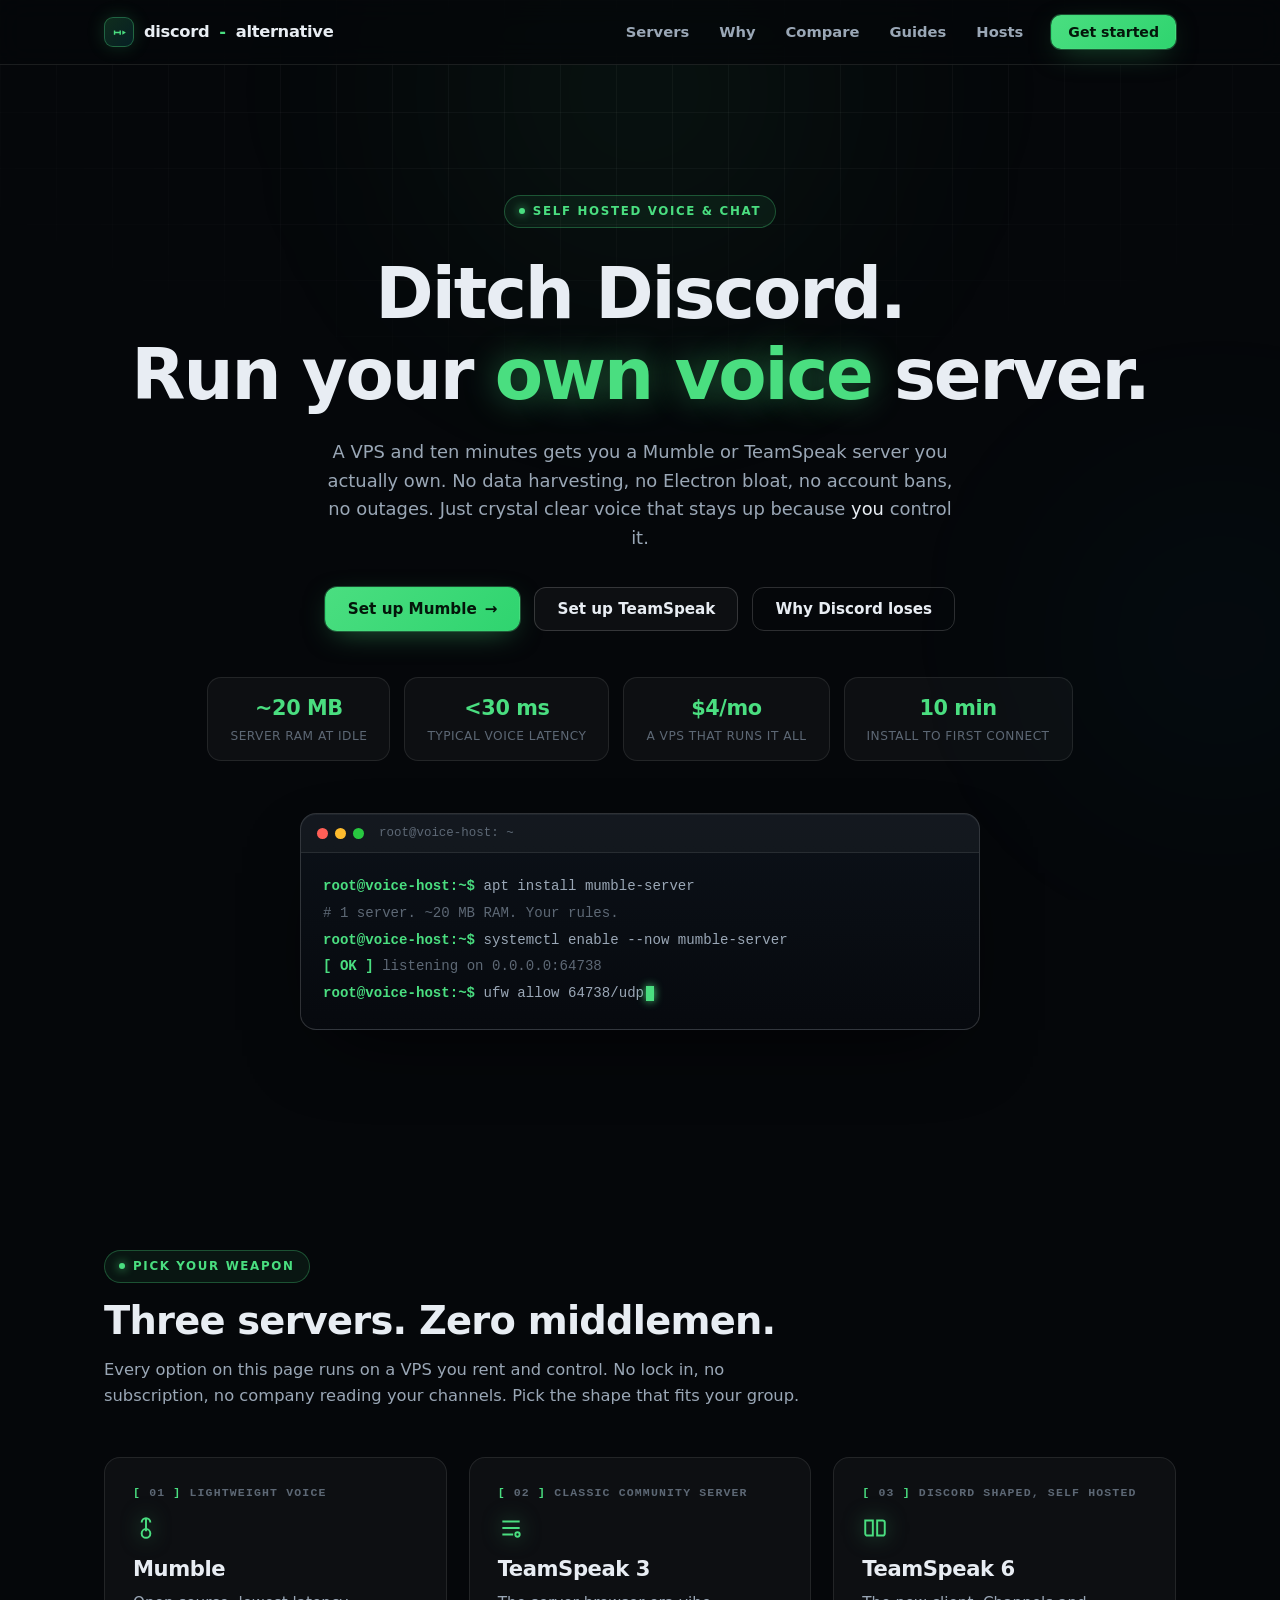
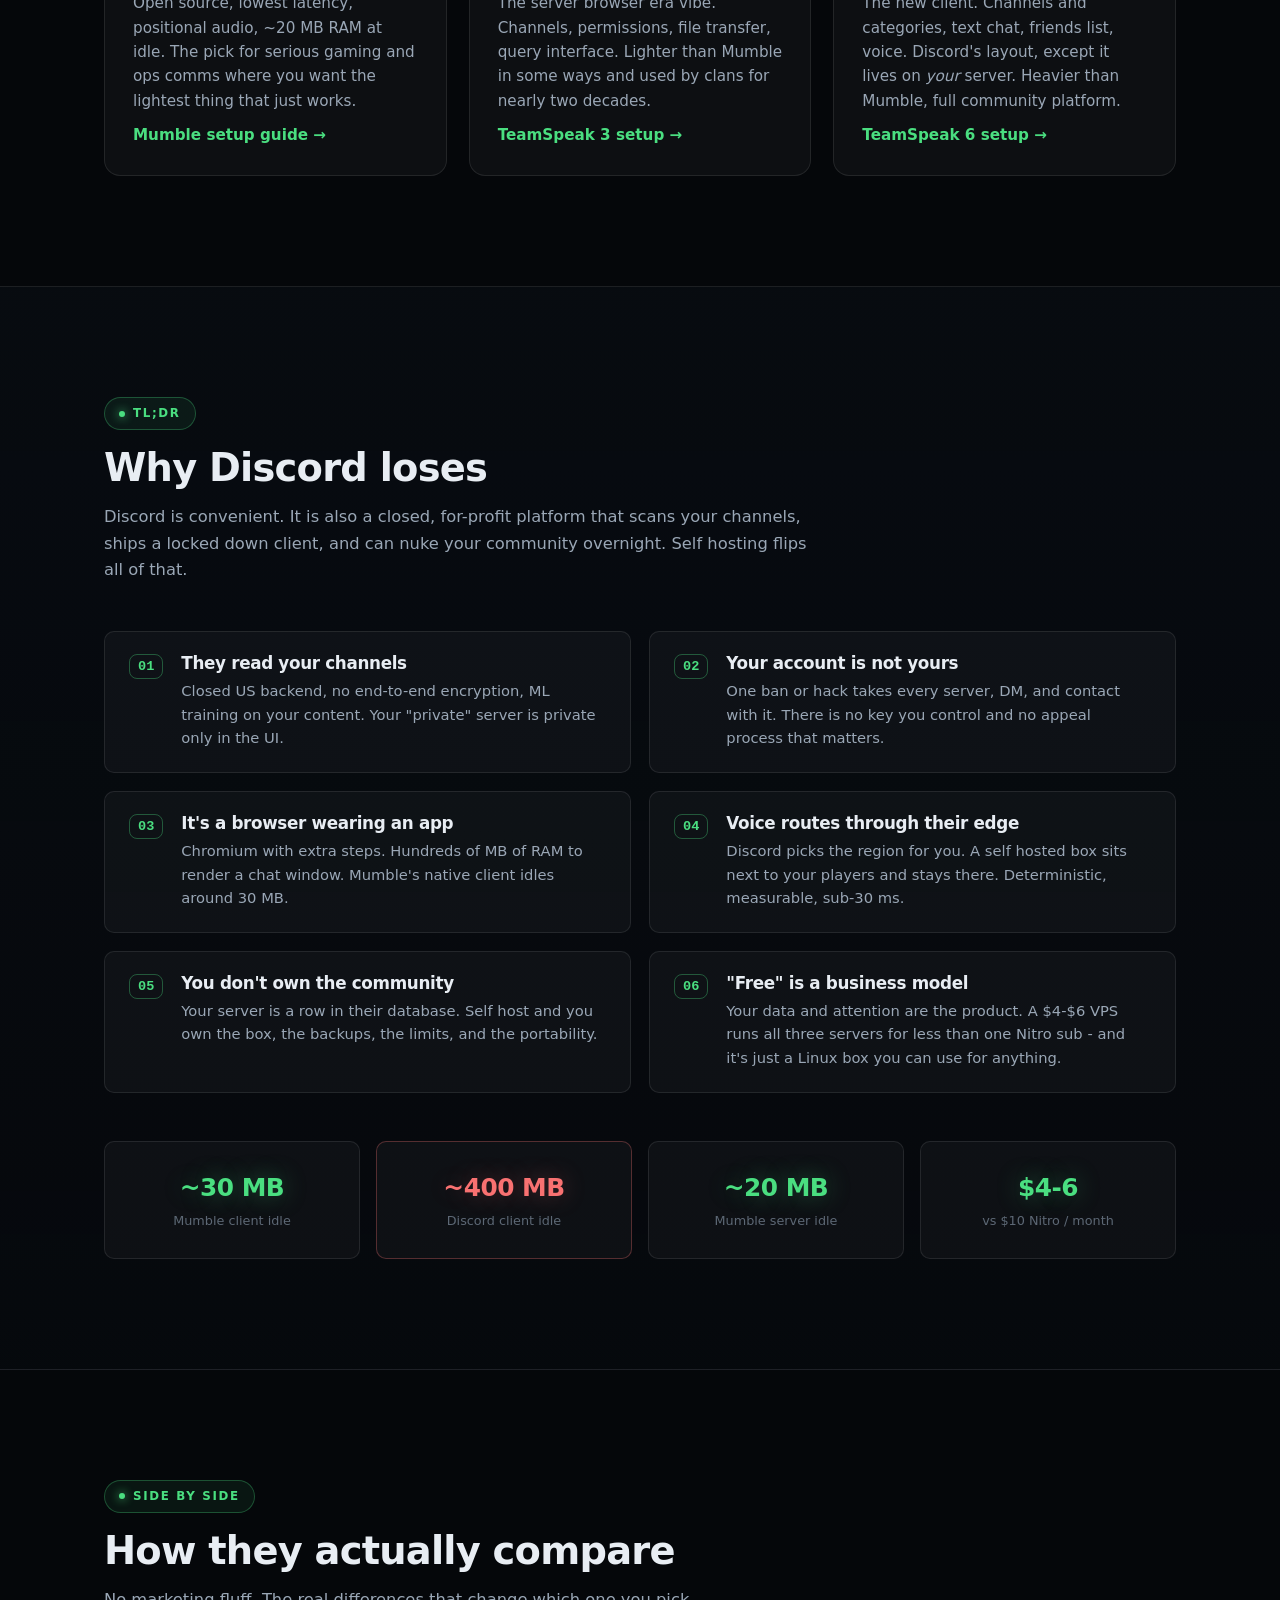
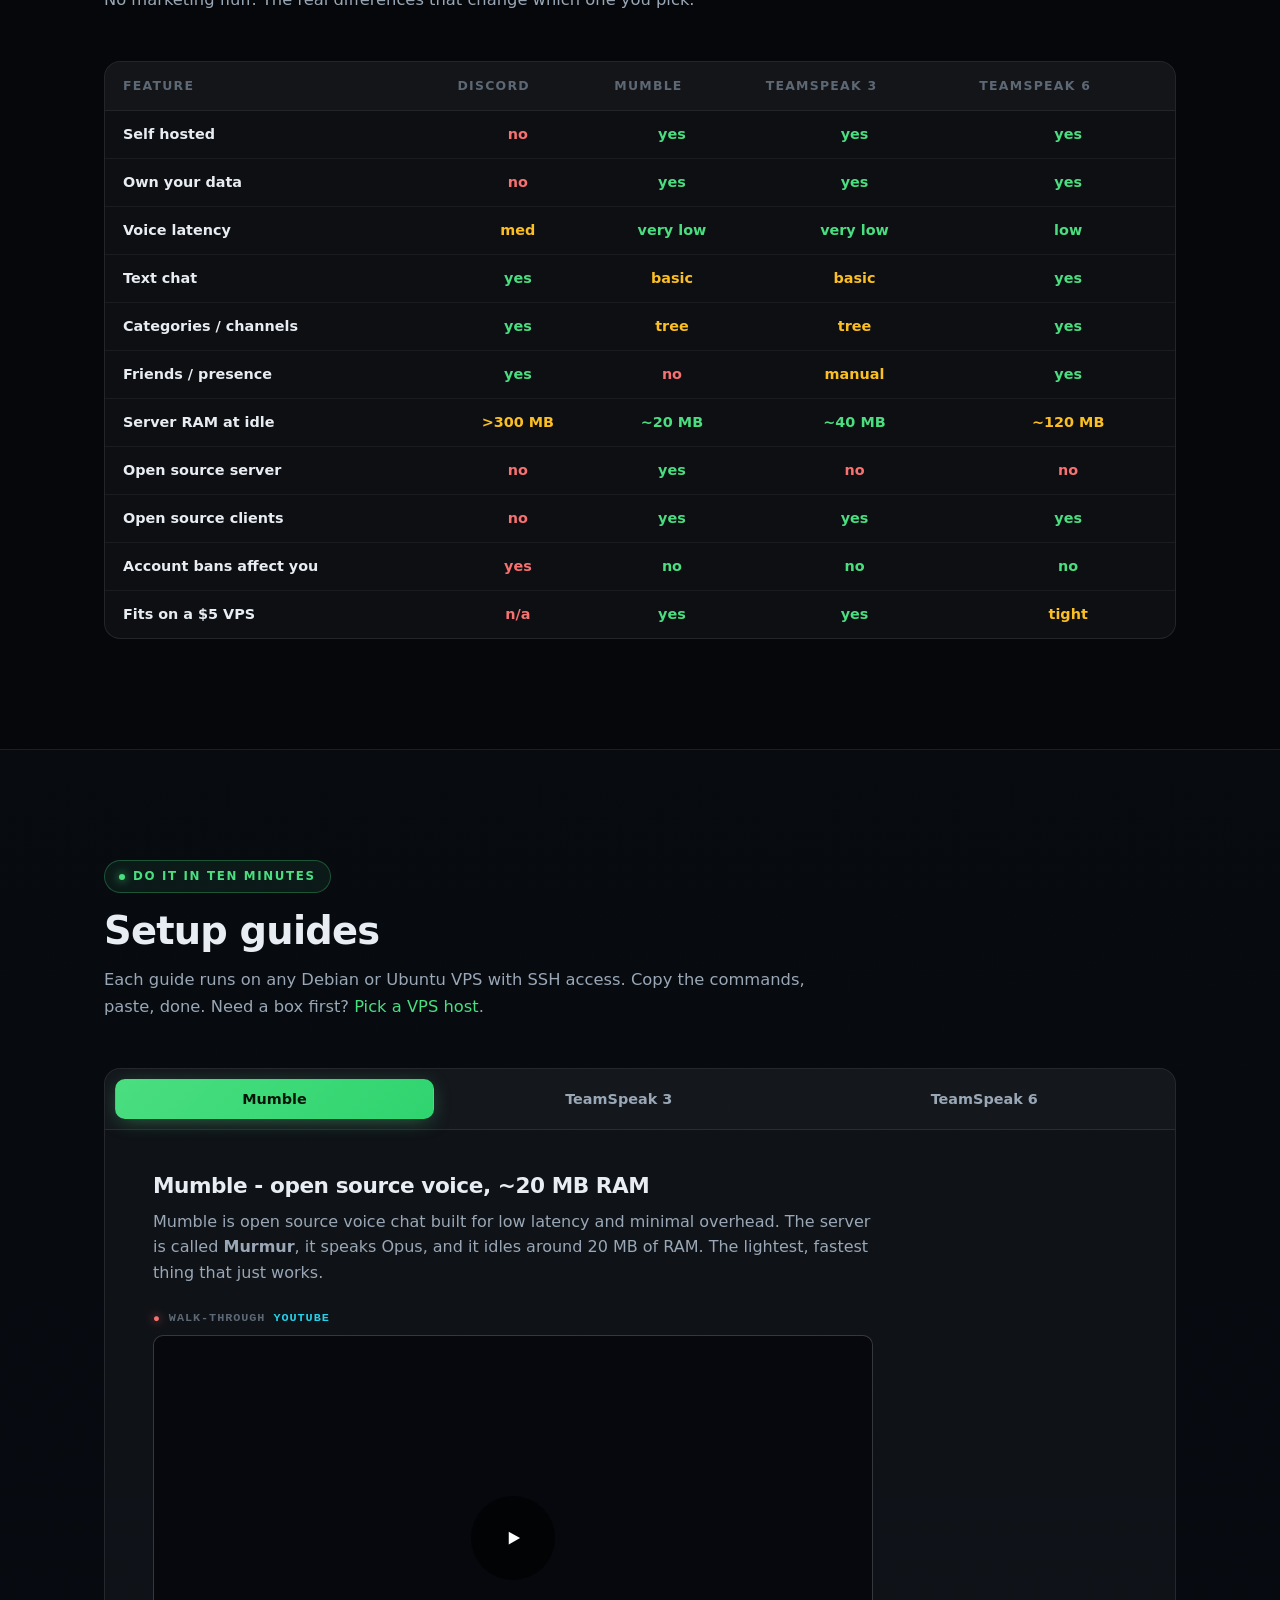
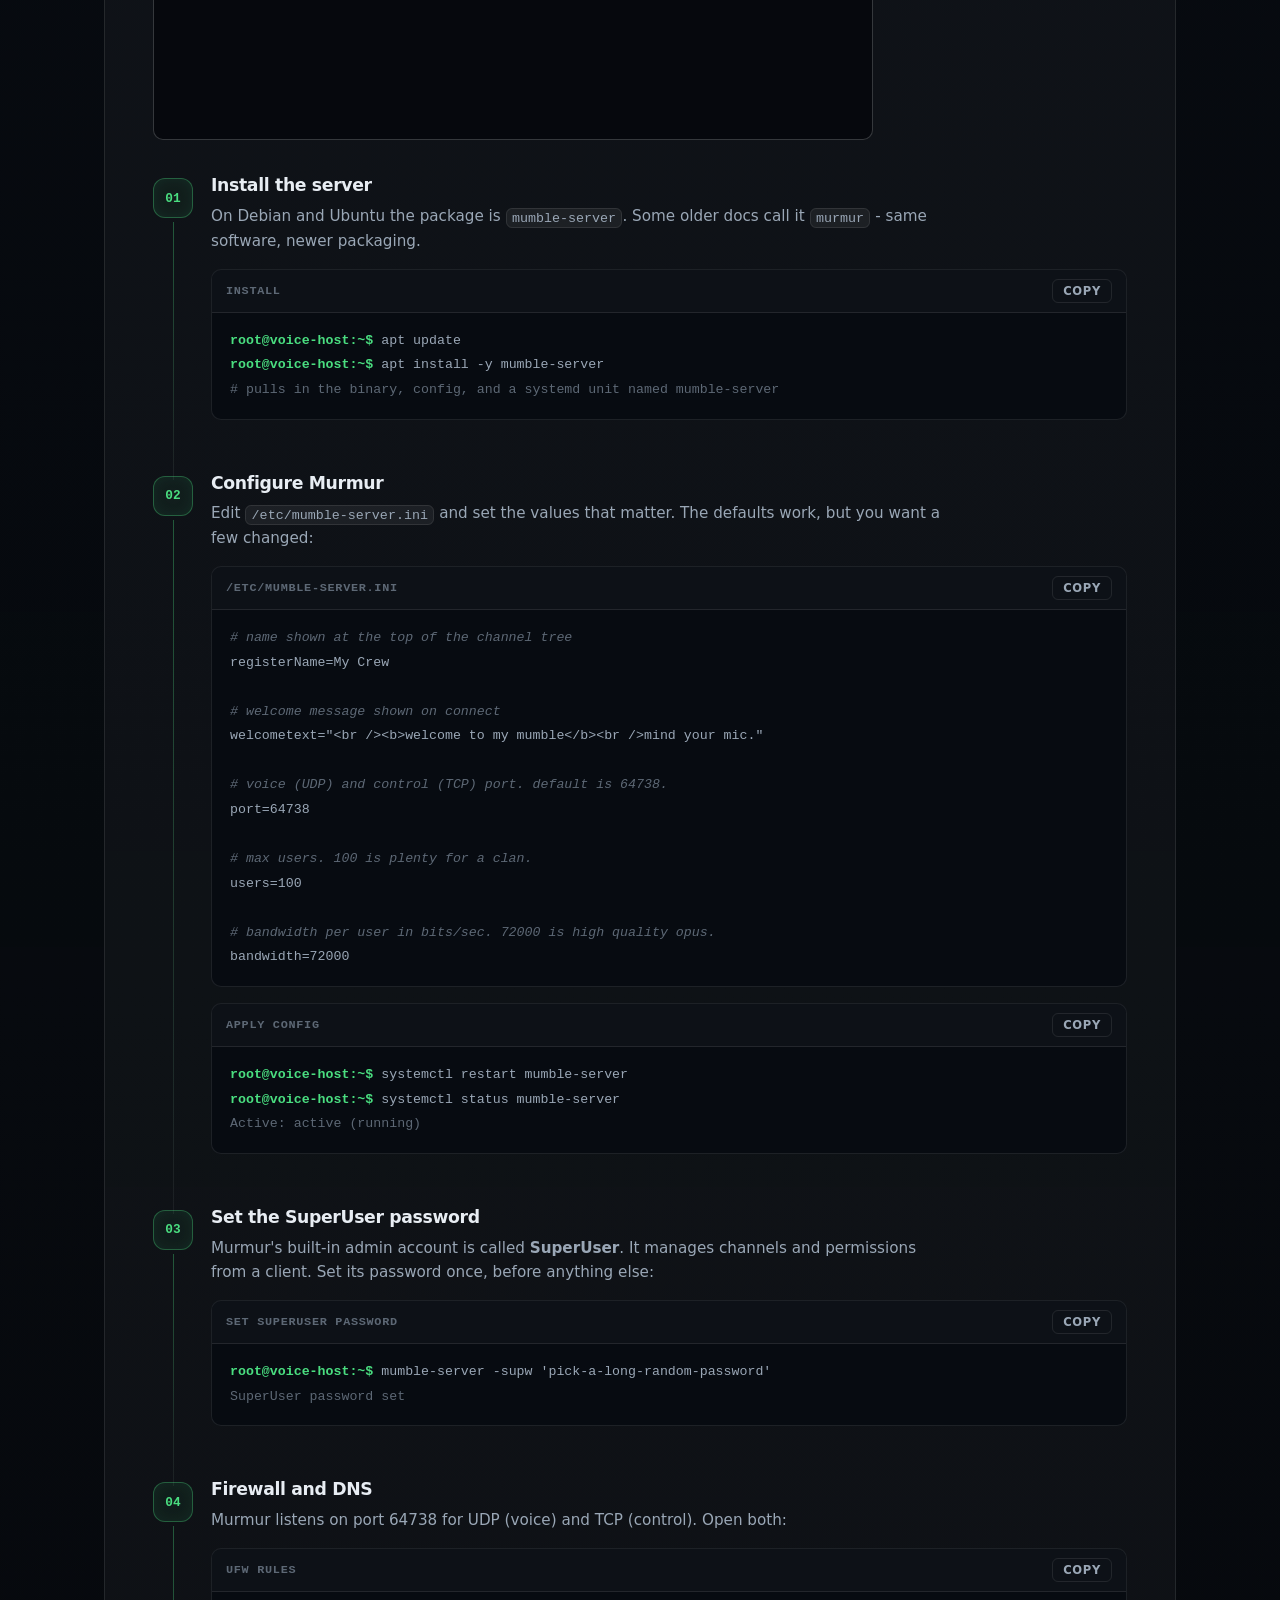
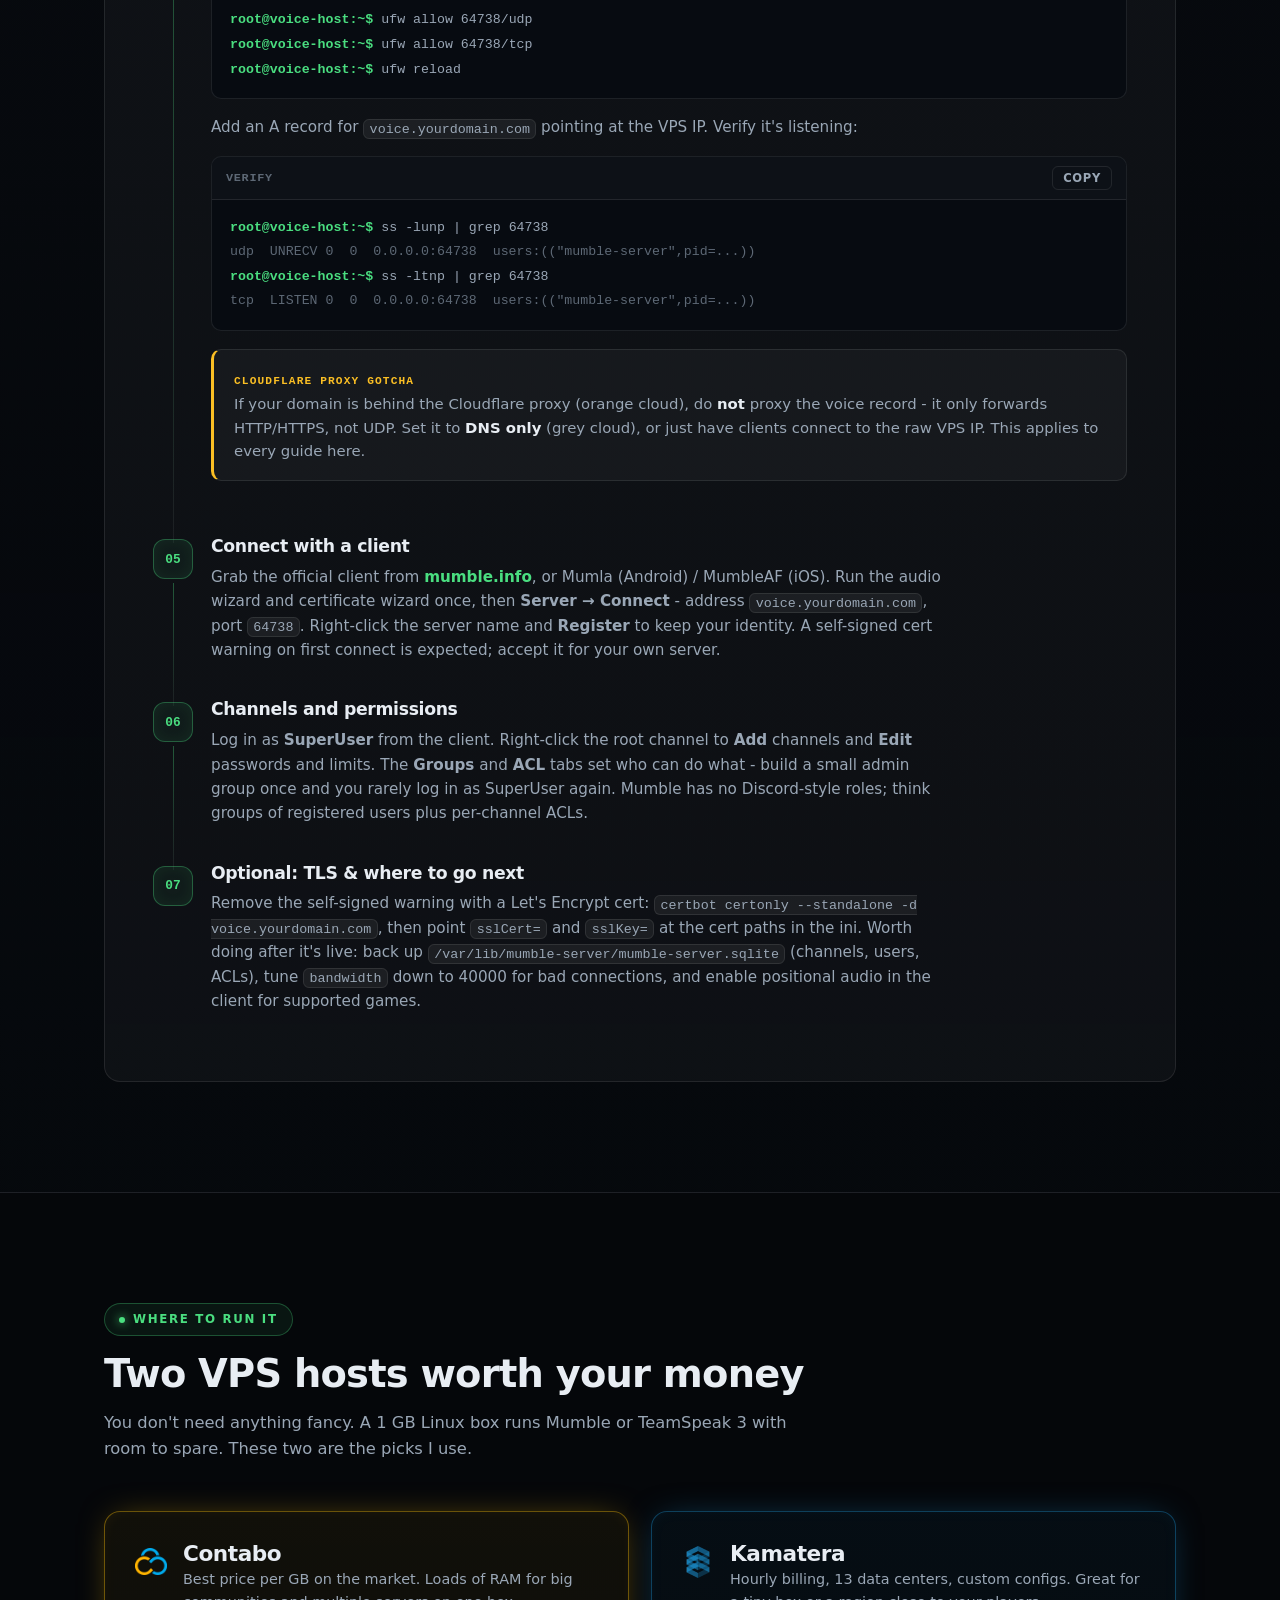
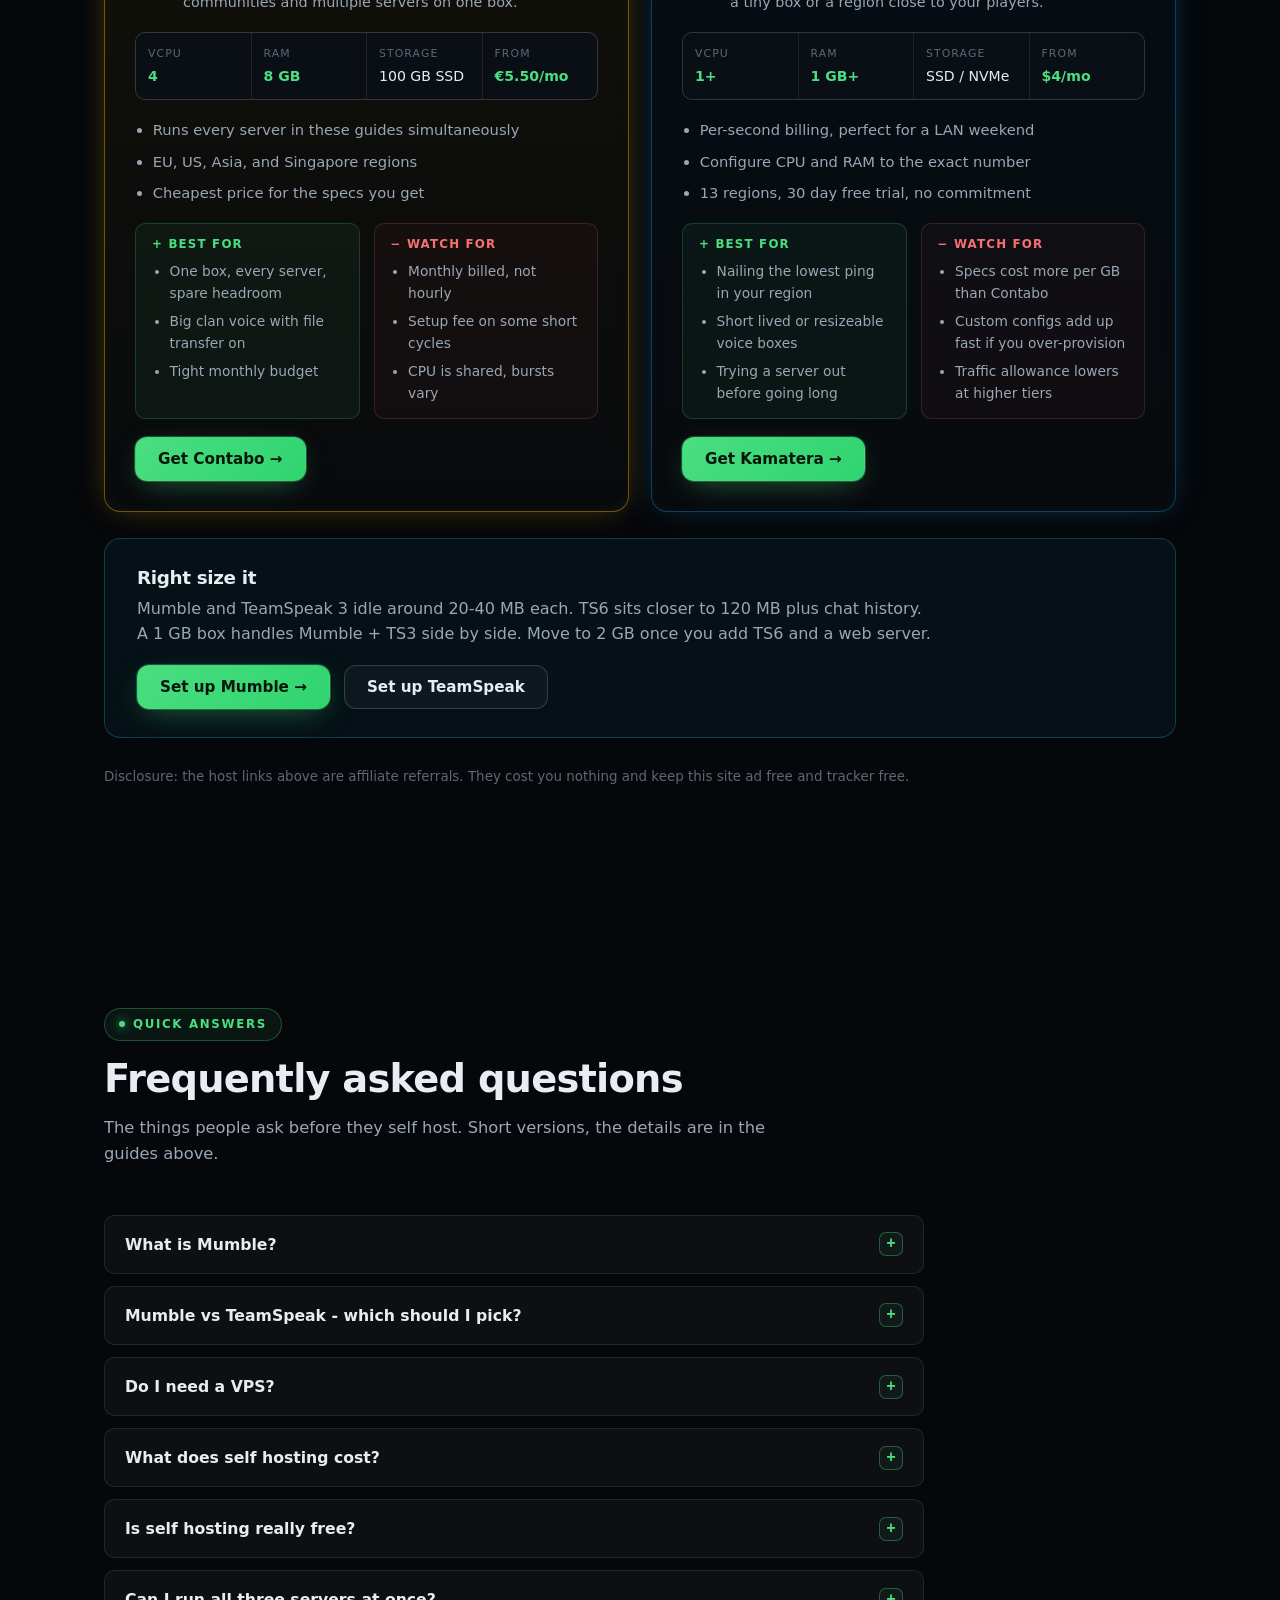
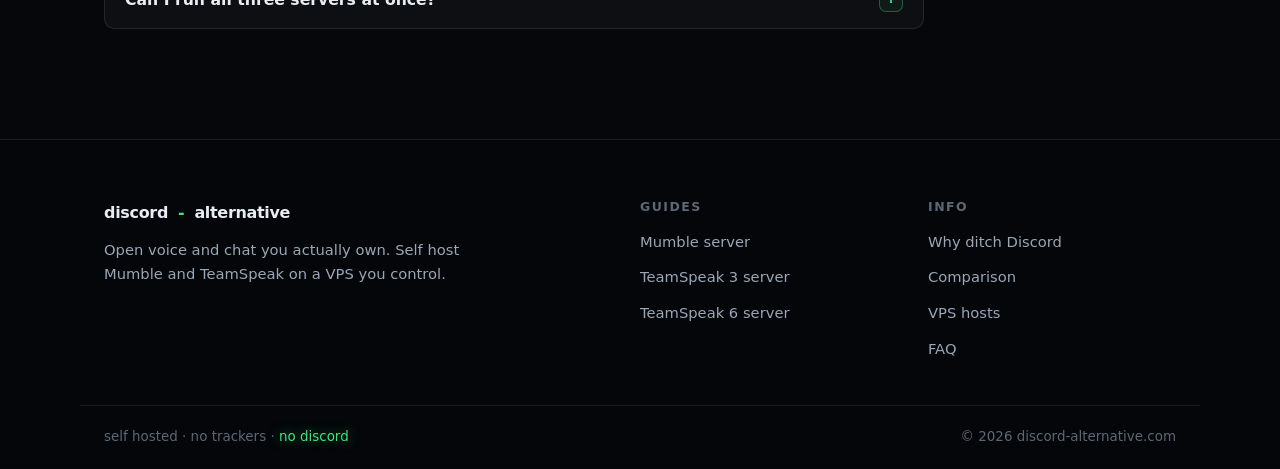
==== index.html @ 60ec1b7b "v2: modern single-page redesign - own voice, no Discord" ====
<!DOCTYPE html>
<html lang="en">
<head>
<meta charset="utf-8">
<meta name="viewport" content="width=device-width, initial-scale=1">
<title>Ditch Discord - Self Host Mumble &amp; TeamSpeak on a VPS</title>
<meta name="description" content="Self host Mumble and TeamSpeak on a VPS you own. ~20 MB RAM per server, sub-30 ms latency, from $4/mo. Ten-minute setup guides, host picks, and why Discord loses.">
<meta name="theme-color" content="#05070a">
<link rel="canonical" href="https://discord-alternative.com/">
<link rel="icon" href="data:image/svg+xml,%3Csvg xmlns='http://www.w3.org/2000/svg' viewBox='0 0 32 32'%3E%3Crect width='32' height='32' rx='7' fill='%2305070a'/%3E%3Cpath d='M9 11h2v10H9zm4 0 8 5-8 5z' fill='%234ade80'/%3E%3C/svg%3E">
<meta property="og:type" content="website">
<meta property="og:site_name" content="discord-alternative.com">
<meta property="og:locale" content="en_US">
<meta property="og:title" content="Ditch Discord. Run your own voice server.">
<meta property="og:description" content="Mumble and TeamSpeak on a VPS you own. No data harvesting, no Electron bloat, no bans, no outages. Ten minute setup.">
<meta property="og:url" content="https://discord-alternative.com/">
<meta property="og:image" content="https://discord-alternative.com/assets/img/og-card.png?v=3">
<meta property="og:image:type" content="image/png">
<meta property="og:image:width" content="1200">
<meta property="og:image:height" content="630">
<meta property="og:image:alt" content="Ditch Discord. Own your voice. Self host Mumble and TeamSpeak on a VPS.">
<meta name="twitter:card" content="summary_large_image">
<meta name="twitter:title" content="Ditch Discord. Run your own voice server.">
<meta name="twitter:description" content="Mumble and TeamSpeak on a VPS you own. No data harvesting, no Electron bloat, no bans, no outages. Ten minute setup.">
<meta name="twitter:image" content="https://discord-alternative.com/assets/img/og-card.png?v=3">
<meta name="twitter:image:alt" content="Ditch Discord. Own your voice. Self host Mumble and TeamSpeak on a VPS.">
<link rel="preconnect" href="https://i.ytimg.com" crossorigin>
<link rel="preload" href="/assets/fonts/inter-var.woff2" as="font" type="font/woff2" crossorigin>
<link rel="preload" href="/assets/fonts/jetbrains-mono-var.woff2" as="font" type="font/woff2" crossorigin>
<link rel="stylesheet" href="/assets/css/styles-v10.css">
<script type="application/ld+json">
{"@context":"https://schema.org","@type":"WebSite","name":"discord-alternative.com","url":"https://discord-alternative.com/","description":"Self host Mumble and TeamSpeak voice servers on a VPS you control. Setup guides, host comparisons, and why self hosting beats Discord."}
</script>
<script type="application/ld+json">
{"@context":"https://schema.org","@type":"FAQPage","mainEntity":[{"@type":"Question","name":"What is Mumble?","acceptedAnswer":{"@type":"Answer","text":"Mumble is open source voice chat built for low latency and minimal overhead. The server software is called Murmur, it uses the Opus codec, supports positional audio in games, and idles around 20 MB of RAM."}},{"@type":"Question","name":"Mumble vs TeamSpeak - which should I pick?","acceptedAnswer":{"@type":"Answer","text":"Mumble if you want the lightest, lowest latency pure voice server. TeamSpeak 3 if you want the classic channel and permission server. TeamSpeak 6 if you want a Discord style layout with text channels, categories, and a friends list. Many groups run both: Mumble for ops, TS6 for the casual hangout."}},{"@type":"Question","name":"Do I need a VPS?","acceptedAnswer":{"@type":"Answer","text":"Yes. A Linux VPS you control is the point of self hosting - you rent the box, you own the server. Any 1 GB Debian or Ubuntu VPS runs Mumble or TeamSpeak 3 with room to spare."}},{"@type":"Question","name":"What does self hosting cost?","acceptedAnswer":{"@type":"Answer","text":"Just the VPS, typically $4-$6 per month - less than a single Discord Nitro subscription. The software is free: Mumble is open source, and TeamSpeak is free for personal and small clan use."}},{"@type":"Question","name":"Is self hosting really free?","acceptedAnswer":{"@type":"Answer","text":"The servers are free to run. You pay for the VPS hardware and for your time setting it up - roughly ten minutes per server. There are no per-user fees and nothing is behind a paywall like Nitro."}},{"@type":"Question","name":"Can I run all three servers at once?","acceptedAnswer":{"@type":"Answer","text":"Yes. Murmur, TeamSpeak 3, and TeamSpeak 6 all fit on a single 2 GB box: one IP, three ports, three communities if you want. Each has its own systemd service."}}]}
</script>
</head>
<body>
<a href="#main" class="skip">Skip to content</a>

<div class="bg" aria-hidden="true">
  <div class="bg-grid"></div>
  <div class="bg-glow g1"></div>
  <div class="bg-glow g2"></div>
</div>

<header class="site-header">
  <nav class="nav" aria-label="Primary">
    <a class="brand" href="#top" aria-label="discord-alternative.com home">
      <span class="logo" aria-hidden="true"><svg viewBox="0 0 24 24" fill="none" stroke="currentColor" stroke-width="2"><path d="M5 9v6m0-3h8M13 9v6"/><path d="M16 9l5 3-5 3" fill="currentColor" stroke="none"/></svg></span>
      discord<span class="dot">-</span>alternative
    </a>
    <button class="nav-toggle" aria-controls="nav-links" aria-expanded="false" aria-label="Toggle navigation">
      <span class="bar"></span><span class="bar"></span><span class="bar"></span>
    </button>
    <ul class="nav-links" id="nav-links">
      <li><a href="#servers">Servers</a></li>
      <li><a href="#why">Why</a></li>
      <li><a href="#compare">Compare</a></li>
      <li><a href="#guides">Guides</a></li>
      <li><a href="#hosts">Hosts</a></li>
      <li class="nav-cta"><a class="btn btn-primary btn-sm" href="#guides">Get started</a></li>
    </ul>
  </nav>
</header>

<main id="main">

<!-- ============================= HERO ============================= -->
<section class="hero" id="top">
  <div class="center hero-inner">
    <span class="pill reveal"><span class="dot"></span> self hosted voice &amp; chat</span>
    <h1 class="reveal">Ditch Discord.<br>Run your <span class="glow">own voice</span> server.</h1>
    <p class="lead reveal">A VPS and ten minutes gets you a Mumble or TeamSpeak server you actually own. No data harvesting, no Electron bloat, no account bans, no outages. Just crystal clear voice that stays up because <em>you</em> control it.</p>
    <div class="btn-row reveal">
      <a class="btn btn-primary" href="#guides" data-tab-link="mumble">Set up Mumble <span class="chev" aria-hidden="true">&rarr;</span></a>
      <a class="btn" href="#guides" data-tab-link="ts3">Set up TeamSpeak</a>
      <a class="btn btn-ghost" href="#why">Why Discord loses</a>
    </div>

    <ul class="stats reveal" aria-label="Key numbers">
      <li><b>~20 MB</b><span>server RAM at idle</span></li>
      <li><b>&lt;30 ms</b><span>typical voice latency</span></li>
      <li><b>$4/mo</b><span>a VPS that runs it all</span></li>
      <li><b>10 min</b><span>install to first connect</span></li>
    </ul>

    <div class="terminal reveal" aria-hidden="true">
      <div class="bar"><i class="r"></i><i class="y"></i><i class="g"></i><span class="title">root@voice-host: ~</span></div>
      <div class="body">
        <span class="l l1"><span class="ps1">root@voice-host:~$</span> apt install mumble-server</span>
        <span class="l l2 out"># 1 server. ~20 MB RAM. Your rules.</span>
        <span class="l l3"><span class="ps1">root@voice-host:~$</span> systemctl enable --now mumble-server</span>
        <span class="l l4"><span class="accent">[ OK ]</span> <span class="out">listening on 0.0.0.0:64738</span></span>
        <span class="l l5"><span class="ps1">root@voice-host:~$</span> ufw allow 64738/udp<span class="cursor"></span></span>
      </div>
    </div>
  </div>
</section>

<!-- ============================= SERVERS ============================= -->
<section class="section" id="servers">
  <div class="center">
    <div class="sec-head reveal">
      <span class="pill"><span class="dot"></span> pick your weapon</span>
      <h2>Three servers. Zero middlemen.</h2>
      <p>Every option on this page runs on a VPS you rent and control. No lock in, no subscription, no company reading your channels. Pick the shape that fits your group.</p>
    </div>

    <div class="grid grid-3">
      <article class="card reveal">
        <div class="tag"><span class="bracket">[</span> 01 <span class="bracket">]</span> lightweight voice</div>
        <svg class="ico" viewBox="0 0 24 24" fill="none" stroke="currentColor" stroke-width="1.8" aria-hidden="true"><path d="M12 3v12"/><circle cx="12" cy="17" r="4"/><path d="M8 7a4 4 0 0 1 8 0"/></svg>
        <h3>Mumble</h3>
        <p>Open source, lowest latency, positional audio, ~20 MB RAM at idle. The pick for serious gaming and ops comms where you want the lightest thing that just works.</p>
        <p><a class="card-link" href="#mumble">Mumble setup guide &rarr;</a></p>
      </article>

      <article class="card reveal">
        <div class="tag"><span class="bracket">[</span> 02 <span class="bracket">]</span> classic community server</div>
        <svg class="ico" viewBox="0 0 24 24" fill="none" stroke="currentColor" stroke-width="1.8" aria-hidden="true"><path d="M4 6h16M4 12h16M4 18h10"/><circle cx="18" cy="18" r="2"/></svg>
        <h3>TeamSpeak 3</h3>
        <p>The server browser era vibe. Channels, permissions, file transfer, query interface. Lighter than Mumble in some ways and used by clans for nearly two decades.</p>
        <p><a class="card-link" href="#ts3">TeamSpeak 3 setup &rarr;</a></p>
      </article>

      <article class="card reveal">
        <div class="tag"><span class="bracket">[</span> 03 <span class="bracket">]</span> discord shaped, self hosted</div>
        <svg class="ico" viewBox="0 0 24 24" fill="none" stroke="currentColor" stroke-width="1.8" aria-hidden="true"><path d="M3 5h7v14H5a2 2 0 0 1-2-2V5z"/><path d="M14 5h5a2 2 0 0 1 2 2v10a2 2 0 0 1-2 2h-5z"/></svg>
        <h3>TeamSpeak 6</h3>
        <p>The new client. Channels and categories, text chat, friends list, voice. Discord's layout, except it lives on <em>your</em> server. Heavier than Mumble, full community platform.</p>
        <p><a class="card-link" href="#ts6">TeamSpeak 6 setup &rarr;</a></p>
      </article>
    </div>
  </div>
</section>

<!-- ============================= WHY ============================= -->
<section class="section alt" id="why">
  <div class="center">
    <div class="sec-head reveal">
      <span class="pill"><span class="dot"></span> tl;dr</span>
      <h2>Why Discord loses</h2>
      <p>Discord is convenient. It is also a closed, for-profit platform that scans your channels, ships a locked down client, and can nuke your community overnight. Self hosting flips all of that.</p>
    </div>

    <div class="why-grid">
      <div class="why-item reveal">
        <span class="why-num">01</span>
        <div>
          <h3>They read your channels</h3>
          <p>Closed US backend, no end-to-end encryption, ML training on your content. Your "private" server is private only in the UI.</p>
        </div>
      </div>
      <div class="why-item reveal">
        <span class="why-num">02</span>
        <div>
          <h3>Your account is not yours</h3>
          <p>One ban or hack takes every server, DM, and contact with it. There is no key you control and no appeal process that matters.</p>
        </div>
      </div>
      <div class="why-item reveal">
        <span class="why-num">03</span>
        <div>
          <h3>It's a browser wearing an app</h3>
          <p>Chromium with extra steps. Hundreds of MB of RAM to render a chat window. Mumble's native client idles around 30 MB.</p>
        </div>
      </div>
      <div class="why-item reveal">
        <span class="why-num">04</span>
        <div>
          <h3>Voice routes through their edge</h3>
          <p>Discord picks the region for you. A self hosted box sits next to your players and stays there. Deterministic, measurable, sub-30 ms.</p>
        </div>
      </div>
      <div class="why-item reveal">
        <span class="why-num">05</span>
        <div>
          <h3>You don't own the community</h3>
          <p>Your server is a row in their database. Self host and you own the box, the backups, the limits, and the portability.</p>
        </div>
      </div>
      <div class="why-item reveal">
        <span class="why-num">06</span>
        <div>
          <h3>"Free" is a business model</h3>
          <p>Your data and attention are the product. A $4-$6 VPS runs all three servers for less than one Nitro sub - and it's just a Linux box you can use for anything.</p>
        </div>
      </div>
    </div>

    <div class="stat-row reveal">
      <div class="stat"><div class="v">~30 MB</div><div class="k">Mumble client idle</div></div>
      <div class="stat bad"><div class="v">~400 MB</div><div class="k">Discord client idle</div></div>
      <div class="stat"><div class="v">~20 MB</div><div class="k">Mumble server idle</div></div>
      <div class="stat"><div class="v">$4-6</div><div class="k">vs $10 Nitro / month</div></div>
    </div>
  </div>
</section>

<!-- ============================= COMPARE ============================= -->
<section class="section" id="compare">
  <div class="center">
    <div class="sec-head reveal">
      <span class="pill"><span class="dot"></span> side by side</span>
      <h2>How they actually compare</h2>
      <p>No marketing fluff. The real differences that change which one you pick.</p>
    </div>

    <div class="cmp-wrap reveal">
      <table class="cmp">
        <thead>
          <tr>
            <th>Feature</th>
            <th>Discord</th>
            <th>Mumble</th>
            <th>TeamSpeak 3</th>
            <th>TeamSpeak 6</th>
          </tr>
        </thead>
        <tbody>
          <tr><td class="col-feat">Self hosted</td><td class="center no">no</td><td class="center yes">yes</td><td class="center yes">yes</td><td class="center yes">yes</td></tr>
          <tr><td class="col-feat">Own your data</td><td class="center no">no</td><td class="center yes">yes</td><td class="center yes">yes</td><td class="center yes">yes</td></tr>
          <tr><td class="col-feat">Voice latency</td><td class="center me">med</td><td class="center yes">very low</td><td class="center yes">very low</td><td class="center yes">low</td></tr>
          <tr><td class="col-feat">Text chat</td><td class="center yes">yes</td><td class="center me">basic</td><td class="center me">basic</td><td class="center yes">yes</td></tr>
          <tr><td class="col-feat">Categories / channels</td><td class="center yes">yes</td><td class="center me">tree</td><td class="center me">tree</td><td class="center yes">yes</td></tr>
          <tr><td class="col-feat">Friends / presence</td><td class="center yes">yes</td><td class="center no">no</td><td class="center me">manual</td><td class="center yes">yes</td></tr>
          <tr><td class="col-feat">Server RAM at idle</td><td class="center me">&gt;300 MB</td><td class="center yes">~20 MB</td><td class="center yes">~40 MB</td><td class="center me">~120 MB</td></tr>
          <tr><td class="col-feat">Open source server</td><td class="center no">no</td><td class="center yes">yes</td><td class="center no">no</td><td class="center no">no</td></tr>
          <tr><td class="col-feat">Open source clients</td><td class="center no">no</td><td class="center yes">yes</td><td class="center yes">yes</td><td class="center yes">yes</td></tr>
          <tr><td class="col-feat">Account bans affect you</td><td class="center no">yes</td><td class="center yes">no</td><td class="center yes">no</td><td class="center yes">no</td></tr>
          <tr><td class="col-feat">Fits on a $5 VPS</td><td class="center no">n/a</td><td class="center yes">yes</td><td class="center yes">yes</td><td class="center me">tight</td></tr>
        </tbody>
      </table>
    </div>
  </div>
</section>

<!-- ============================= GUIDES ============================= -->
<section class="section alt" id="guides">
  <div class="center">
    <div class="sec-head reveal">
      <span class="pill"><span class="dot"></span> do it in ten minutes</span>
      <h2>Setup guides</h2>
      <p>Each guide runs on any Debian or Ubuntu VPS with SSH access. Copy the commands, paste, done. Need a box first? <a href="#hosts">Pick a VPS host</a>.</p>
    </div>

    <div class="tabs reveal">
      <div class="tab-bar" role="tablist" aria-label="Setup guides">
        <button class="tab-btn active" id="tab-mumble" role="tab" aria-selected="true" aria-controls="panel-mumble" data-tab="mumble">Mumble</button>
        <button class="tab-btn" id="tab-ts3" role="tab" aria-selected="false" aria-controls="panel-ts3" data-tab="ts3">TeamSpeak 3</button>
        <button class="tab-btn" id="tab-ts6" role="tab" aria-selected="false" aria-controls="panel-ts6" data-tab="ts6">TeamSpeak 6</button>
      </div>

      <!-- ============ MUMBLE ============ -->
      <div class="tab-panel" id="panel-mumble" role="tabpanel" aria-labelledby="tab-mumble">
        <div class="panel-intro" id="mumble">
          <h3>Mumble - open source voice, ~20 MB RAM</h3>
          <p>Mumble is open source voice chat built for low latency and minimal overhead. The server is called <strong>Murmur</strong>, it speaks Opus, and it idles around 20 MB of RAM. The lightest, fastest thing that just works.</p>
        </div>

        <div class="video-wrap">
          <div class="video-meta"><span class="live">&#9679;</span> walk-through <span class="yt">youtube</span></div>
          <div class="video" data-yt="crHmLRJJG_A" data-title="How to self host a Mumble voice server on a VPS"></div>
        </div>

        <ol class="steps">
          <li>
            <h4>Install the server</h4>
            <p>On Debian and Ubuntu the package is <code>mumble-server</code>. Some older docs call it <code>murmur</code> - same software, newer packaging.</p>
            <div class="snippet">
              <div class="label"><span class="file">install</span><button class="cpy" type="button">copy</button></div>
<pre><span class="ps1">root@voice-host:~$</span> apt update
<span class="ps1">root@voice-host:~$</span> apt install -y mumble-server
<span class="out"># pulls in the binary, config, and a systemd unit named mumble-server</span></pre>
            </div>
          </li>

          <li id="mumble-config">
            <h4>Configure Murmur</h4>
            <p>Edit <code>/etc/mumble-server.ini</code> and set the values that matter. The defaults work, but you want a few changed:</p>
            <div class="snippet">
              <div class="label"><span class="file">/etc/mumble-server.ini</span><button class="cpy" type="button">copy</button></div>
<pre><span class="cmt"># name shown at the top of the channel tree</span>
registerName=My Crew

<span class="cmt"># welcome message shown on connect</span>
welcometext="&lt;br /&gt;&lt;b&gt;welcome to my mumble&lt;/b&gt;&lt;br /&gt;mind your mic."

<span class="cmt"># voice (UDP) and control (TCP) port. default is 64738.</span>
port=64738

<span class="cmt"># max users. 100 is plenty for a clan.</span>
users=100

<span class="cmt"># bandwidth per user in bits/sec. 72000 is high quality opus.</span>
bandwidth=72000</pre>
            </div>
            <div class="snippet">
              <div class="label"><span class="file">apply config</span><button class="cpy" type="button">copy</button></div>
<pre><span class="ps1">root@voice-host:~$</span> systemctl restart mumble-server
<span class="ps1">root@voice-host:~$</span> systemctl status mumble-server
<span class="out">Active: active (running)</span></pre>
            </div>
          </li>

          <li>
            <h4>Set the SuperUser password</h4>
            <p>Murmur's built-in admin account is called <strong>SuperUser</strong>. It manages channels and permissions from a client. Set its password once, before anything else:</p>
            <div class="snippet">
              <div class="label"><span class="file">set superuser password</span><button class="cpy" type="button">copy</button></div>
<pre><span class="ps1">root@voice-host:~$</span> mumble-server -supw 'pick-a-long-random-password'
<span class="out">SuperUser password set</span></pre>
            </div>
          </li>

          <li id="mumble-firewall">
            <h4>Firewall and DNS</h4>
            <p>Murmur listens on port 64738 for UDP (voice) and TCP (control). Open both:</p>
            <div class="snippet">
              <div class="label"><span class="file">ufw rules</span><button class="cpy" type="button">copy</button></div>
<pre><span class="ps1">root@voice-host:~$</span> ufw allow 64738/udp
<span class="ps1">root@voice-host:~$</span> ufw allow 64738/tcp
<span class="ps1">root@voice-host:~$</span> ufw reload</pre>
            </div>
            <p>Add an A record for <code>voice.yourdomain.com</code> pointing at the VPS IP. Verify it's listening:</p>
            <div class="snippet">
              <div class="label"><span class="file">verify</span><button class="cpy" type="button">copy</button></div>
<pre><span class="ps1">root@voice-host:~$</span> ss -lunp | grep 64738
<span class="out">udp  UNRECV 0  0  0.0.0.0:64738  users:(("mumble-server",pid=...))</span>
<span class="ps1">root@voice-host:~$</span> ss -ltnp | grep 64738
<span class="out">tcp  LISTEN 0  0  0.0.0.0:64738  users:(("mumble-server",pid=...))</span></pre>
            </div>
            <div class="callout warn">
              <span class="tag">cloudflare proxy gotcha</span>
              <p>If your domain is behind the Cloudflare proxy (orange cloud), do <strong>not</strong> proxy the voice record - it only forwards HTTP/HTTPS, not UDP. Set it to <strong>DNS only</strong> (grey cloud), or just have clients connect to the raw VPS IP. This applies to every guide here.</p>
            </div>
          </li>

          <li>
            <h4>Connect with a client</h4>
            <p>Grab the official client from <a href="https://www.mumble.info/downloads/" rel="noopener" target="_blank">mumble.info</a>, or Mumla (Android) / MumbleAF (iOS). Run the audio wizard and certificate wizard once, then <strong>Server &rarr; Connect</strong> - address <code>voice.yourdomain.com</code>, port <code>64738</code>. Right-click the server name and <strong>Register</strong> to keep your identity. A self-signed cert warning on first connect is expected; accept it for your own server.</p>
          </li>

          <li>
            <h4>Channels and permissions</h4>
            <p>Log in as <strong>SuperUser</strong> from the client. Right-click the root channel to <strong>Add</strong> channels and <strong>Edit</strong> passwords and limits. The <strong>Groups</strong> and <strong>ACL</strong> tabs set who can do what - build a small admin group once and you rarely log in as SuperUser again. Mumble has no Discord-style roles; think groups of registered users plus per-channel ACLs.</p>
          </li>

          <li>
            <h4>Optional: TLS &amp; where to go next</h4>
            <p>Remove the self-signed warning with a Let's Encrypt cert: <code>certbot certonly --standalone -d voice.yourdomain.com</code>, then point <code>sslCert=</code> and <code>sslKey=</code> at the cert paths in the ini. Worth doing after it's live: back up <code>/var/lib/mumble-server/mumble-server.sqlite</code> (channels, users, ACLs), tune <code>bandwidth</code> down to 40000 for bad connections, and enable positional audio in the client for supported games.</p>
          </li>
        </ol>
      </div>

      <!-- ============ TS3 ============ -->
      <div class="tab-panel" id="panel-ts3" role="tabpanel" aria-labelledby="tab-ts3" hidden>
        <div class="panel-intro" id="ts3">
          <h3>TeamSpeak 3 - the classic community server</h3>
          <p>A single binary, no package manager, no container. Channels, permissions, file transfer, and a query interface. Lightweight enough for the cheapest box, battle tested for nearly two decades.</p>
        </div>

        <div class="video-wrap">
          <div class="video-meta"><span class="live">&#9679;</span> walk-through <span class="yt">youtube</span></div>
          <div class="video" data-yt="jYReyl-7omQ" data-title="How to self host a TeamSpeak 3 server on a VPS"></div>
        </div>

        <ol class="steps">
          <li>
            <h4>Download and run</h4>
            <p>Create a dedicated user, then grab the 64-bit Linux server binary. Confirm the current version on the <a href="https://teamspeak.com/en/downloads/#server" rel="noopener" target="_blank">TeamSpeak downloads page</a>.</p>
            <div class="snippet">
              <div class="label"><span class="file">setup</span><button class="cpy" type="button">copy</button></div>
<pre><span class="cmt"># create a dedicated user with no shell login</span>
<span class="ps1">root@voice-host:~$</span> useradd -m -s /bin/bash teamspeak

<span class="cmt"># become that user and download the server</span>
<span class="ps1">root@voice-host:~$</span> su - teamspeak
<span class="ps1">teamspeak@voice-host:~$</span> wget https://files.teamspeak-services.com/releases/server/3.13.7/teamspeak3-server_linux_amd64-3.13.7.tar.bz2
<span class="ps1">teamspeak@voice-host:~$</span> tar xjf teamspeak3-server_linux_amd64-3.13.7.tar.bz2
<span class="ps1">teamspeak@voice-host:~$</span> cd teamspeak3-server_linux_amd64

<span class="cmt"># accept the license and create a config file</span>
<span class="ps1">teamspeak@voice-host:~/teamspeak3-server_linux_amd64$</span> touch .ts3server_license_accepted
<span class="ps1">teamspeak@voice-host:~/teamspeak3-server_linux_amd64$</span> echo "license_accepted=1" &gt; ts3server.ini

<span class="cmt"># first run. note the serveradmin password and the privileged key.</span>
<span class="ps1">teamspeak@voice-host:~/teamspeak3-server_linux_amd64$</span> ./ts3server_minimal_runscript.sh inifile=ts3server.ini
<span class="out">------------------------------------------------------------------
I M P O R T A N T
------------------------------------------------------------------
Server Query Admin Account created
  loginname= "serveradmin", password= "AaBbCc..."
ServerAdmin privilege key created, please use it to gain
serveradmin rights for your virtualserver.
  token=      r4nD0mPr1v1l3g3k3y...
------------------------------------------------------------------</span></pre>
            </div>
            <div class="callout danger">
              <span class="tag">save both strings</span>
              <p>The <code>serveradmin</code> password and the privilege <code>token</code> are printed <strong>only once</strong>. The token promotes your client to owner; the password is for ServerQuery. Copy them somewhere safe right now.</p>
            </div>
          </li>

          <li>
            <h4>Firewall ports</h4>
            <div class="cmp-wrap" style="max-width:680px">
              <table class="cmp">
                <thead><tr><th>Port</th><th>Proto</th><th>Use</th></tr></thead>
                <tbody>
                  <tr><td class="col-feat">9987</td><td class="center"><code>UDP</code></td><td>Voice</td></tr>
                  <tr><td class="col-feat">30033</td><td class="center"><code>TCP</code></td><td>File transfer</td></tr>
                  <tr><td class="col-feat">10011</td><td class="center"><code>TCP</code></td><td>ServerQuery (admin)</td></tr>
                </tbody>
              </table>
            </div>
            <div class="snippet">
              <div class="label"><span class="file">ufw</span><button class="cpy" type="button">copy</button></div>
<pre><span class="ps1">root@voice-host:~$</span> ufw allow 9987/udp
<span class="ps1">root@voice-host:~$</span> ufw allow 30033/tcp
<span class="ps1">root@voice-host:~$</span> ufw allow 10011/tcp
<span class="ps1">root@voice-host:~$</span> ufw reload</pre>
            </div>
            <div class="callout warn">
              <span class="tag">don't expose 10011</span>
              <p>ServerQuery is powerful. If you script against it, restrict 10011 to localhost or a small allowlist. Never leave it open to the world on a community box.</p>
            </div>
          </li>

          <li>
            <h4>Claim admin &amp; connect</h4>
            <p>Install the client from <a href="https://teamspeak.com/en/downloads/" rel="noopener" target="_blank">teamspeak.com</a>. <strong>Connections &rarr; Connect</strong>: address <code>voice.yourdomain.com</code>, port <code>9987</code>, any nickname. Paste the privilege key when prompted - your client is now ServerAdmin. Right-click to create channels, set passwords and codecs, and use <strong>Permissions &rarr; Server Groups</strong> to build admin/mod groups that replace Discord roles.</p>
          </li>

          <li>
            <h4>Run as a service</h4>
            <p>The runscript is for testing. Run it under systemd so it survives reboots:</p>
            <div class="snippet">
              <div class="label"><span class="file">/etc/systemd/system/ts3server.service</span><button class="cpy" type="button">copy</button></div>
<pre>[Unit]
Description=TeamSpeak 3 Server
After=network.target

[Service]
WorkingDirectory=/home/teamspeak/teamspeak3-server_linux_amd64
User=teamspeak
Group=teamspeak
Type=forking
ExecStart=/home/teamspeak/teamspeak3-server_linux_amd64/ts3server_startscript.sh start inifile=ts3server.ini
ExecStop=/home/teamspeak/teamspeak3-server_linux_amd64/ts3server_startscript.sh stop
PIDFile=/home/teamspeak/teamspeak3-server_linux_amd64/ts3server_server.pid
Restart=on-failure
RestartSec=10

[Install]
WantedBy=multi-user.target</pre>
            </div>
            <div class="snippet">
              <div class="label"><span class="file">enable</span><button class="cpy" type="button">copy</button></div>
<pre><span class="ps1">root@voice-host:~$</span> systemctl daemon-reload
<span class="ps1">root@voice-host:~$</span> systemctl enable --now ts3server
<span class="ps1">root@voice-host:~$</span> systemctl status ts3server
<span class="out">Active: active (running)</span></pre>
            </div>
          </li>

          <li>
            <h4>Optional: TLS</h4>
            <p>Point <code>certificate=</code> and <code>certificate_key=</code> at a Let's Encrypt cert in <code>ts3server.ini</code> (same certbot flow as Mumble) and clients stop seeing the warning. Make sure the <code>teamspeak</code> user can read the files, and add a renew hook that restarts the service.</p>
          </li>
        </ol>
      </div>

      <!-- ============ TS6 ============ -->
      <div class="tab-panel" id="panel-ts6" role="tabpanel" aria-labelledby="tab-ts6" hidden>
        <div class="panel-intro" id="ts6">
          <h3>TeamSpeak 6 - the Discord layout, self hosted</h3>
          <p>The refreshed client: text channels, categories, friends list, presence, and voice in a sidebar that will look familiar. Heavier than Mumble and a touch heavier than TS3, but a full community platform on your hardware.</p>
        </div>

        <div class="video-wrap">
          <div class="video-meta"><span class="live">&#9679;</span> walk-through <span class="yt">youtube</span></div>
          <div class="video" data-yt="231HYGpI5Rg" data-title="How to self host a TeamSpeak 6 server on a VPS"></div>
        </div>

        <ol class="steps">
          <li>
            <h4>Install the server</h4>
            <p>Reuse the <code>teamspeak</code> user from the TS3 section, then grab the latest Linux server from the <a href="https://github.com/teamspeak/teamspeak6-server/releases" rel="noopener" target="_blank">GitHub releases page</a>. The archive is a <code>.tar.xz</code> that extracts in place - there is no wrapper folder and no runscript in the current build. TS6 is under active development, so names can shift between builds.</p>
            <div class="snippet">
              <div class="label"><span class="file">setup</span><button class="cpy" type="button">copy</button></div>
<pre><span class="ps1">root@voice-host:~$</span> su - teamspeak
<span class="ps1">teamspeak@voice-host:~$</span> wget &lt;copy the linux-amd64.tar.xz URL from the GitHub releases page&gt;
<span class="cmt"># paste the archive URL from github.com/teamspeak/teamspeak6-server/releases into wget.</span>
<span class="ps1">teamspeak@voice-host:~$</span> tar -xf teamspeak6-server-linux-amd64.tar.xz

<span class="cmt"># accept the license. tsserver runs from the directory you extracted into.</span>
<span class="ps1">teamspeak@voice-host:~$</span> touch .tsserver_license_accepted

<span class="cmt"># first run. save the serveradmin password and apikey - printed only once.</span>
<span class="ps1">teamspeak@voice-host:~$</span> ./tsserver
<span class="out">------------------------------------------------------------------
                      I M P O R T A N T
------------------------------------------------------------------
               Server Query Admin Account created
         loginname= "serveradmin", password= "AaBbCc..."
         apikey= "r4nD0mAp1k3y..."
------------------------------------------------------------------</span></pre>
            </div>
          </li>

          <li>
            <h4>Firewall ports</h4>
            <p>Same family as TS3, plus HTTPS for the account web and TSDNS:</p>
            <div class="cmp-wrap" style="max-width:680px">
              <table class="cmp">
                <thead><tr><th>Port</th><th>Proto</th><th>Use</th></tr></thead>
                <tbody>
                  <tr><td class="col-feat">9987</td><td class="center"><code>UDP</code></td><td>Voice</td></tr>
                  <tr><td class="col-feat">30033</td><td class="center"><code>TCP</code></td><td>File transfer</td></tr>
                  <tr><td class="col-feat">10011</td><td class="center"><code>TCP</code></td><td>ServerQuery</td></tr>
                  <tr><td class="col-feat">443 / 80</td><td class="center"><code>TCP</code></td><td>TSDNS / account web (optional)</td></tr>
                </tbody>
              </table>
            </div>
            <div class="snippet">
              <div class="label"><span class="file">ufw</span><button class="cpy" type="button">copy</button></div>
<pre><span class="ps1">root@voice-host:~$</span> ufw allow 9987/udp
<span class="ps1">root@voice-host:~$</span> ufw allow 30033/tcp
<span class="ps1">root@voice-host:~$</span> ufw allow 10011/tcp
<span class="ps1">root@voice-host:~$</span> ufw reload</pre>
            </div>
            <p>Same caveats as TS3: keep <code>10011</code> restricted and grey-cloud the voice subdomain (UDP does not go through the Cloudflare proxy).</p>
          </li>

          <li>
            <h4>Connect and claim</h4>
            <p>The TS6 client uses a global TeamSpeak account for friends and presence - separate from your server admin credentials. First launch walks you through creating it. Then <strong>Connections &rarr; Connect</strong>, and use the serveradmin password or the apikey from first run to manage the server, then build categories with voice and text channels inside. Find people by account handle to add friends and see cross-server presence.</p>
          </li>

          <li>
            <h4>Run as a service</h4>
            <p>There are no runscripts in the current build - the <code>tsserver</code> binary is the whole server and it runs in the foreground. systemd keeps it alive:</p>
            <div class="snippet">
              <div class="label"><span class="file">/etc/systemd/system/ts6server.service</span><button class="cpy" type="button">copy</button></div>
<pre>[Unit]
Description=TeamSpeak 6 Server
After=network.target

[Service]
WorkingDirectory=/home/teamspeak
User=teamspeak
Group=teamspeak
Type=simple
ExecStart=/home/teamspeak/tsserver
Restart=on-failure
RestartSec=10

[Install]
WantedBy=multi-user.target</pre>
            </div>
            <div class="snippet">
              <div class="label"><span class="file">enable</span><button class="cpy" type="button">copy</button></div>
<pre><span class="ps1">root@voice-host:~$</span> systemctl daemon-reload
<span class="ps1">root@voice-host:~$</span> systemctl enable --now ts6server
<span class="ps1">root@voice-host:~$</span> systemctl status ts6server
<span class="out">Active: active (running)</span></pre>
            </div>
          </li>

          <li>
            <h4>TS6 vs TS3 - which one</h4>
            <div class="cmp-wrap" style="max-width:780px">
              <table class="cmp">
                <thead><tr><th></th><th>TeamSpeak 3</th><th>TeamSpeak 6</th></tr></thead>
                <tbody>
                  <tr><td class="col-feat">Layout</td><td>Channel tree, chat tabs</td><td>Categories + sidebar, Discord shaped</td></tr>
                  <tr><td class="col-feat">Text chat</td><td>Per channel, basic</td><td>Full text channels inside categories</td></tr>
                  <tr><td class="col-feat">Friends / presence</td><td>Manual, per server</td><td>Global friends list, cross server presence</td></tr>
                  <tr><td class="col-feat">Server RAM at idle</td><td>~40 MB</td><td>~120 MB</td></tr>
                  <tr><td class="col-feat">VPS sweet spot</td><td>1 GB cheap box</td><td>2 GB box</td></tr>
                  <tr><td class="col-feat">Best for</td><td>Pure voice, classic vibe</td><td>Community hangout, text + voice + friends</td></tr>
                </tbody>
              </table>
            </div>
            <div class="callout tip">
              <span class="tag">both at once</span>
              <p>Murmur, TS3, and TS6 all fit on a single 2 GB box. One IP, three ports, three communities if you want. Lots of people run both: Mumble for rostered ops, TS6 for the casual hangout.</p>
            </div>
          </li>
        </ol>
      </div>
    </div>
  </div>
</section>

<!-- ============================= HOSTS ============================= -->
<section class="section" id="hosts">
  <div class="center">
    <div class="sec-head reveal">
      <span class="pill"><span class="dot"></span> where to run it</span>
      <h2>Two VPS hosts worth your money</h2>
      <p>You don't need anything fancy. A 1 GB Linux box runs Mumble or TeamSpeak 3 with room to spare. These two are the picks I use.</p>
    </div>

    <div class="grid grid-2">
      <article class="host-card contabo reveal">
        <div class="top">
          <img class="host-logo" src="/assets/img/contabo.webp" alt="Contabo" width="32" height="32">
          <div>
            <h3>Contabo</h3>
            <p class="blurb">Best price per GB on the market. Loads of RAM for big communities and multiple servers on one box.</p>
          </div>
        </div>
        <div class="specs">
          <div><span class="k">vCPU</span><span class="v"><b>4</b></span></div>
          <div><span class="k">RAM</span><span class="v"><b>8 GB</b></span></div>
          <div><span class="k">Storage</span><span class="v">100 GB SSD</span></div>
          <div><span class="k">From</span><span class="v"><b>&euro;5.50/mo</b></span></div>
        </div>
        <ul>
          <li>Runs every server in these guides simultaneously</li>
          <li>EU, US, Asia, and Singapore regions</li>
          <li>Cheapest price for the specs you get</li>
        </ul>
        <div class="pc">
          <div class="col good">
            <h4>&plus; best for</h4>
            <ul>
              <li>One box, every server, spare headroom</li>
              <li>Big clan voice with file transfer on</li>
              <li>Tight monthly budget</li>
            </ul>
          </div>
          <div class="col bad">
            <h4>&minus; watch for</h4>
            <ul>
              <li>Monthly billed, not hourly</li>
              <li>Setup fee on some short cycles</li>
              <li>CPU is shared, bursts vary</li>
            </ul>
          </div>
        </div>
        <p class="cta"><a class="btn btn-primary" href="https://websplaining.com/contabo" rel="sponsored nofollow noopener" target="_blank">Get Contabo &rarr;</a></p>
      </article>

      <article class="host-card kamatera reveal">
        <div class="top">
          <img class="host-logo" src="/assets/img/kamatera-blue.png" alt="Kamatera" width="32" height="32">
          <div>
            <h3>Kamatera</h3>
            <p class="blurb">Hourly billing, 13 data centers, custom configs. Great for a tiny box or a region close to your players.</p>
          </div>
        </div>
        <div class="specs">
          <div><span class="k">vCPU</span><span class="v"><b>1+</b></span></div>
          <div><span class="k">RAM</span><span class="v"><b>1 GB+</b></span></div>
          <div><span class="k">Storage</span><span class="v">SSD / NVMe</span></div>
          <div><span class="k">From</span><span class="v"><b>$4/mo</b></span></div>
        </div>
        <ul>
          <li>Per-second billing, perfect for a LAN weekend</li>
          <li>Configure CPU and RAM to the exact number</li>
          <li>13 regions, 30 day free trial, no commitment</li>
        </ul>
        <div class="pc">
          <div class="col good">
            <h4>&plus; best for</h4>
            <ul>
              <li>Nailing the lowest ping in your region</li>
              <li>Short lived or resizeable voice boxes</li>
              <li>Trying a server out before going long</li>
            </ul>
          </div>
          <div class="col bad">
            <h4>&minus; watch for</h4>
            <ul>
              <li>Specs cost more per GB than Contabo</li>
              <li>Custom configs add up fast if you over-provision</li>
              <li>Traffic allowance lowers at higher tiers</li>
            </ul>
          </div>
        </div>
        <p class="cta"><a class="btn btn-primary" href="https://kamatera.sjv.io/c/1245219/3024352/36439" rel="sponsored nofollow noopener" target="_blank">Get Kamatera &rarr;</a></p>
      </article>
    </div>

    <div class="right-size reveal">
      <h3>Right size it</h3>
      <p>Mumble and TeamSpeak 3 idle around 20-40 MB each. TS6 sits closer to 120 MB plus chat history. A 1 GB box handles Mumble + TS3 side by side. Move to 2 GB once you add TS6 and a web server.</p>
      <p class="btn-row" style="margin:0">
        <a class="btn btn-primary" href="#mumble">Set up Mumble &rarr;</a>
        <a class="btn" href="#ts3">Set up TeamSpeak</a>
      </p>
    </div>

    <p class="disclosure">Disclosure: the host links above are affiliate referrals. They cost you nothing and keep this site ad free and tracker free.</p>
  </div>
</section>

<!-- ============================= FAQ ============================= -->
<section class="section" id="faq">
  <div class="center">
    <div class="sec-head reveal">
      <span class="pill"><span class="dot"></span> quick answers</span>
      <h2>Frequently asked questions</h2>
      <p>The things people ask before they self host. Short versions, the details are in the guides above.</p>
    </div>

    <div class="faq reveal">
      <details>
        <summary>What is Mumble?</summary>
        <p>Mumble is open source voice chat built for low latency and minimal overhead. The server software is called Murmur, it uses the Opus codec, supports positional audio in games, and idles around 20 MB of RAM. See the <a href="#mumble">Mumble setup guide</a>.</p>
      </details>
      <details>
        <summary>Mumble vs TeamSpeak - which should I pick?</summary>
        <p>Mumble if you want the lightest, lowest latency pure voice server. TeamSpeak 3 if you want the classic channel and permission server. TeamSpeak 6 if you want a Discord style layout with text channels, categories, and a friends list. Many groups run both: Mumble for ops, TS6 for the casual hangout. <a href="#compare">See the full comparison</a>.</p>
      </details>
      <details>
        <summary>Do I need a VPS?</summary>
        <p>Yes. A Linux VPS you control is the point of self hosting - you rent the box, you own the server. Any 1 GB Debian or Ubuntu VPS runs Mumble or TeamSpeak 3 with room to spare. <a href="#hosts">See the host picks</a>.</p>
      </details>
      <details>
        <summary>What does self hosting cost?</summary>
        <p>Just the VPS, typically $4-$6 per month - less than a single Discord Nitro subscription. The software is free: Mumble is open source, and TeamSpeak is free for personal and small clan use. See the <a href="https://teamspeak.com/en/pricing/" rel="noopener" target="_blank">official TeamSpeak licensing page</a> for the details.</p>
      </details>
      <details>
        <summary>Is self hosting really free?</summary>
        <p>The servers are free to run. You pay for the VPS hardware and for your time setting it up - roughly ten minutes per server with these guides. There are no per-user fees and nothing is behind a paywall like Nitro.</p>
      </details>
      <details>
        <summary>Can I run all three servers at once?</summary>
        <p>Yes. Murmur, TeamSpeak 3, and TeamSpeak 6 all fit on a single 2 GB box: one IP, three ports, three communities if you want. Each has its own systemd service.</p>
      </details>
    </div>
  </div>
</section>
</main>

<footer class="site-footer">
  <div class="center footer-grid">
    <div>
      <a class="brand" href="#top" style="font-size:1rem">discord<span class="dot">-</span>alternative</a>
      <p class="brand-line">Open voice and chat you actually own. Self host Mumble and TeamSpeak on a VPS you control.</p>
    </div>
    <div>
      <h5>Guides</h5>
      <ul>
        <li><a href="#mumble">Mumble server</a></li>
        <li><a href="#ts3">TeamSpeak 3 server</a></li>
        <li><a href="#ts6">TeamSpeak 6 server</a></li>
      </ul>
    </div>
    <div>
      <h5>Info</h5>
      <ul>
        <li><a href="#why">Why ditch Discord</a></li>
        <li><a href="#compare">Comparison</a></li>
        <li><a href="#hosts">VPS hosts</a></li>
        <li><a href="#faq">FAQ</a></li>
      </ul>
    </div>
  </div>
  <div class="footer-bottom">
    <span>self hosted &middot; no trackers &middot; <span class="pulse">no discord</span></span>
    <span>&copy; 2026 discord-alternative.com</span>
  </div>
</footer>

<script src="/assets/js/main-v5.js" defer></script>
</body>
</html>
---- assets/css/styles-v10.css ----
/* ============================================================
   discord-alternative.com - design system
   futuristic / clean / fast. no frameworks, no images.
   ============================================================ */

/* ---------- tokens ---------- */
:root {
  --bg: #05070a;
  --bg-2: #0a0f16;
  --surface: rgba(255, 255, 255, 0.035);
  --surface-2: rgba(255, 255, 255, 0.06);
  --border: rgba(255, 255, 255, 0.09);
  --border-2: rgba(255, 255, 255, 0.16);
  --text: #e8edf3;
  --muted: #9aa7b6;
  --dim: #5d6875;
  --accent: #4ade80;
  --accent-2: #22d3ee;
  --violet: #a78bfa;
  --danger: #f87171;
  --warn: #fbbf24;
  --radius: 16px;
  --radius-sm: 10px;
  --font: "Inter", ui-sans-serif, system-ui, -apple-system, "Segoe UI", Roboto, sans-serif;
  --mono: "JetBrains Mono", ui-monospace, "SF Mono", Menlo, Consolas, monospace;
  --maxw: 1120px;
  --header-h: 64px;
}

/* ---------- reset ---------- */
*, *::before, *::after { box-sizing: border-box; }
html { scroll-behavior: smooth; -webkit-text-size-adjust: 100%; }
body {
  margin: 0;
  background: var(--bg);
  color: var(--text);
  font: 400 1rem/1.6 var(--font);
  font-optical-sizing: auto;
  -webkit-font-smoothing: antialiased;
  overflow-x: hidden;
}
img, svg { display: block; max-width: 100%; }
a { color: var(--accent); text-decoration: none; }
a:hover { text-decoration: underline; text-underline-offset: 3px; }
h1, h2, h3, h4, h5 { margin: 0; line-height: 1.15; letter-spacing: -0.02em; font-weight: 750; }
h1 { font-weight: 800; }
p { margin: 0 0 1em; }
ul, ol { margin: 0 0 1em; padding-left: 1.3em; }
code { font-family: var(--mono); font-size: 0.88em; background: var(--surface-2); border: 1px solid var(--border); border-radius: 6px; padding: 0.12em 0.4em; }
::selection { background: rgba(74, 222, 128, 0.25); }
:focus-visible { outline: 2px solid var(--accent); outline-offset: 3px; border-radius: 4px; }

.skip {
  position: absolute; left: -9999px; top: 0;
  background: var(--accent); color: #052e12; font-weight: 700;
  padding: 10px 16px; border-radius: 0 0 10px 0; z-index: 100;
}
.skip:focus { left: 0; text-decoration: none; }

/* ---------- background fx ---------- */
.bg { position: fixed; inset: 0; z-index: -1; overflow: hidden; pointer-events: none; }
.bg-grid {
  position: absolute; inset: 0;
  background-image:
    linear-gradient(rgba(255, 255, 255, 0.035) 1px, transparent 1px),
    linear-gradient(90deg, rgba(255, 255, 255, 0.035) 1px, transparent 1px);
  background-size: 56px 56px;
  -webkit-mask-image: radial-gradient(ellipse 90% 60% at 50% 0%, #000 30%, transparent 75%);
  mask-image: radial-gradient(ellipse 90% 60% at 50% 0%, #000 30%, transparent 75%);
}
.bg-glow { position: absolute; border-radius: 50%; filter: blur(110px); opacity: 0.5; }
.g1 {
  width: 700px; height: 700px; top: -260px; left: 50%; transform: translateX(-50%);
  background: radial-gradient(circle, rgba(74, 222, 128, 0.16), transparent 65%);
}
.g2 {
  width: 560px; height: 560px; top: 40%; right: -220px;
  background: radial-gradient(circle, rgba(34, 211, 238, 0.09), transparent 65%);
}

/* ---------- layout ---------- */
.center { max-width: var(--maxw); margin: 0 auto; padding: 0 24px; }
.section { padding: 110px 0; scroll-margin-top: calc(var(--header-h) + 20px); }
.section.alt { background: linear-gradient(180deg, rgba(10, 15, 22, 0.55), rgba(10, 15, 22, 0.25)); border-top: 1px solid var(--border); border-bottom: 1px solid var(--border); }
.sec-head { max-width: 720px; margin-bottom: 48px; }
.sec-head h2 { font-size: clamp(1.7rem, 3.4vw, 2.4rem); margin: 16px 0 14px; }
.sec-head p { color: var(--muted); font-size: 1.02rem; margin: 0; }

/* ---------- reveal ---------- */
.js .reveal { opacity: 0; transform: translateY(22px); transition: opacity 0.6s ease, transform 0.6s cubic-bezier(0.16, 1, 0.3, 1); }
.js .reveal.in { opacity: 1; transform: none; }

/* ---------- pills / eyebrows ---------- */
.pill {
  display: inline-flex; align-items: center; gap: 8px;
  font-size: 0.74rem; font-weight: 650; letter-spacing: 0.14em; text-transform: uppercase;
  color: var(--accent); border: 1px solid rgba(74, 222, 128, 0.3);
  background: rgba(74, 222, 128, 0.07); border-radius: 999px; padding: 6px 14px;
}
.pill .dot { width: 6px; height: 6px; border-radius: 50%; background: var(--accent); box-shadow: 0 0 10px var(--accent); }

/* ---------- header / nav ---------- */
.site-header {
  position: sticky; top: 0; z-index: 50;
  background: rgba(5, 7, 10, 0.78);
  -webkit-backdrop-filter: blur(14px);
  backdrop-filter: blur(14px);
  border-bottom: 1px solid var(--border);
}
.nav { max-width: var(--maxw); margin: 0 auto; padding: 0 24px; height: var(--header-h); display: flex; align-items: center; gap: 24px; }
.brand { display: inline-flex; align-items: center; gap: 10px; color: var(--text); font-weight: 750; font-size: 1.02rem; letter-spacing: -0.02em; }
.brand:hover { text-decoration: none; }
.brand .dot { color: var(--accent); }
.logo {
  display: grid; place-items: center; width: 30px; height: 30px; border-radius: 9px;
  background: linear-gradient(135deg, rgba(74, 222, 128, 0.18), rgba(34, 211, 238, 0.12));
  border: 1px solid rgba(74, 222, 128, 0.35); color: var(--accent);
  box-shadow: 0 0 18px rgba(74, 222, 128, 0.18);
}
.logo svg { width: 17px; height: 17px; }
.nav-links { display: flex; align-items: center; gap: 6px; margin: 0 0 0 auto; padding: 0; list-style: none; }
.nav-links a:not(.btn) {
  display: block; padding: 8px 12px; border-radius: 8px;
  color: var(--muted); font-size: 0.92rem; font-weight: 550;
  position: relative;
}
.nav-links a:not(.btn):hover { color: var(--text); text-decoration: none; background: var(--surface); }
.nav-links a.active { color: var(--text); }
.nav-links a.active::after {
  content: ""; position: absolute; left: 12px; right: 12px; bottom: 2px; height: 2px;
  border-radius: 2px; background: var(--accent); box-shadow: 0 0 10px var(--accent);
}
.nav-cta { margin-left: 10px; }
.nav-toggle { display: none; margin-left: auto; background: none; border: 1px solid var(--border); border-radius: 8px; padding: 9px 10px; cursor: pointer; flex-direction: column; gap: 4px; }
.nav-toggle .bar { width: 18px; height: 2px; background: var(--text); border-radius: 2px; transition: transform 0.25s ease, opacity 0.25s ease; }
.nav-toggle[aria-expanded="true"] .bar:nth-child(1) { transform: translateY(6px) rotate(45deg); }
.nav-toggle[aria-expanded="true"] .bar:nth-child(2) { opacity: 0; }
.nav-toggle[aria-expanded="true"] .bar:nth-child(3) { transform: translateY(-6px) rotate(-45deg); }

/* ---------- buttons ---------- */
.btn {
  display: inline-flex; align-items: center; gap: 8px;
  padding: 12px 22px; border-radius: 12px;
  font: 650 0.95rem var(--font); color: var(--text);
  background: var(--surface); border: 1px solid var(--border-2);
  cursor: pointer; transition: transform 0.15s ease, box-shadow 0.2s ease, border-color 0.2s ease, background 0.2s ease;
}
.btn:hover { text-decoration: none; transform: translateY(-1px); border-color: rgba(255, 255, 255, 0.3); background: var(--surface-2); }
.btn-primary {
  color: #04150a; background: linear-gradient(135deg, #4ade80, #2fd46f);
  border-color: transparent; font-weight: 700;
  box-shadow: 0 0 0 1px rgba(74, 222, 128, 0.3), 0 8px 30px -10px rgba(74, 222, 128, 0.5);
}
.btn-primary:hover { background: linear-gradient(135deg, #5ce88e, #3adb7b); box-shadow: 0 0 24px -4px rgba(74, 222, 128, 0.6); }
.btn-ghost { background: transparent; }
.btn-sm { padding: 8px 16px; font-size: 0.88rem; border-radius: 10px; }
.btn .chev { transition: transform 0.15s ease; }
.btn:hover .chev { transform: translateX(3px); }
.btn-row { display: flex; flex-wrap: wrap; gap: 14px; }

/* ---------- hero ---------- */
.hero { padding: 130px 0 110px; scroll-margin-top: var(--header-h); }
.hero-inner { display: flex; flex-direction: column; align-items: center; text-align: center; }
.hero h1 { font-size: clamp(2.6rem, 6.4vw, 4.4rem); letter-spacing: -0.03em; margin: 26px 0 22px; }
.hero .glow {
  color: var(--accent);
  text-shadow: 0 0 34px rgba(74, 222, 128, 0.45);
}
.hero .lead { max-width: 640px; color: var(--muted); font-size: 1.12rem; margin: 0 0 34px; }
.hero .lead em { color: var(--text); font-style: normal; }
.hero .btn-row { justify-content: center; margin-bottom: 46px; }

.stats {
  display: grid; grid-template-columns: repeat(4, auto); gap: 14px;
  list-style: none; margin: 0 0 52px; padding: 0;
}
.stats li {
  display: flex; flex-direction: column; align-items: center; gap: 2px;
  padding: 14px 22px; border: 1px solid var(--border); border-radius: 14px;
  background: var(--surface);
}
.stats b { font-size: 1.3rem; font-weight: 800; letter-spacing: -0.02em; color: var(--accent); font-variant-numeric: tabular-nums; }
.stats span { font-size: 0.76rem; color: var(--dim); letter-spacing: 0.04em; text-transform: uppercase; }

/* terminal */
.terminal {
  width: 100%; max-width: 680px; text-align: left;
  border: 1px solid var(--border-2); border-radius: var(--radius);
  background: linear-gradient(180deg, rgba(13, 19, 27, 0.9), rgba(7, 10, 15, 0.95));
  box-shadow: 0 30px 80px -30px rgba(0, 0, 0, 0.8), inset 0 1px 0 rgba(255, 255, 255, 0.05);
  overflow: hidden;
}
.terminal .bar {
  display: flex; align-items: center; gap: 7px; padding: 12px 16px;
  border-bottom: 1px solid var(--border); background: rgba(255, 255, 255, 0.03);
}
.terminal .bar i { width: 11px; height: 11px; border-radius: 50%; }
.terminal .bar .r { background: #ff5f57; } .terminal .bar .y { background: #febc2e; } .terminal .bar .g { background: #28c840; }
.terminal .bar .title { margin-left: 8px; font: 500 0.78rem var(--mono); color: var(--dim); }
.terminal .body { padding: 20px 22px 22px; font: 400 0.88rem/1.9 var(--mono); color: var(--muted); }
.terminal .body .l { display: block; }
.ps1 { color: var(--accent); font-weight: 600; }
.accent { color: var(--accent); font-weight: 600; }
.out { color: var(--dim); }
.terminal .cursor { display: inline-block; width: 8px; height: 1.05em; vertical-align: text-bottom; background: var(--accent); box-shadow: 0 0 8px var(--accent); animation: blink 1.1s steps(2) infinite; margin-left: 2px; }
@keyframes blink { 50% { opacity: 0; } }
.js .terminal .l { opacity: 0; animation: ty 0.4s ease forwards; }
.js .terminal .l1 { animation-delay: 0.5s; }
.js .terminal .l2 { animation-delay: 1.05s; }
.js .terminal .l3 { animation-delay: 1.6s; }
.js .terminal .l4 { animation-delay: 2.15s; }
.js .terminal .l5 { animation-delay: 2.7s; }
@keyframes ty { from { opacity: 0; transform: translateY(4px); } to { opacity: 1; transform: none; } }

/* ---------- cards ---------- */
.grid { display: grid; gap: 22px; }
.grid-2 { grid-template-columns: repeat(2, 1fr); }
.grid-3 { grid-template-columns: repeat(3, 1fr); }
.card {
  display: flex; flex-direction: column; gap: 10px;
  padding: 28px; border: 1px solid var(--border); border-radius: var(--radius);
  background: var(--surface); position: relative; overflow: hidden;
  transition: transform 0.2s ease, border-color 0.2s ease, box-shadow 0.25s ease;
}
.card::before {
  content: ""; position: absolute; inset: 0 0 auto 0; height: 1px;
  background: linear-gradient(90deg, transparent, rgba(74, 222, 128, 0.55), transparent);
  opacity: 0; transition: opacity 0.25s ease;
}
.card:hover { transform: translateY(-4px); border-color: rgba(74, 222, 128, 0.35); box-shadow: 0 20px 50px -25px rgba(0, 0, 0, 0.7); }
.card:hover::before { opacity: 1; }
.card .tag { font: 600 0.72rem var(--mono); letter-spacing: 0.1em; color: var(--dim); text-transform: uppercase; }
.card .bracket { color: var(--accent); }
.card h3 { font-size: 1.32rem; margin-top: 4px; }
.card p { color: var(--muted); font-size: 0.95rem; margin: 0; }
.card .ico { width: 26px; height: 26px; color: var(--accent); margin: 6px 0 2px; filter: drop-shadow(0 0 10px rgba(74, 222, 128, 0.5)); }
.card-link { font-weight: 650; margin-top: auto; padding-top: 10px; }
.card-link:hover { text-decoration: underline; }

/* ---------- why ---------- */
.why-grid { display: grid; grid-template-columns: repeat(2, 1fr); gap: 18px; margin-bottom: 48px; }
.why-item {
  display: flex; gap: 18px; padding: 22px 24px;
  border: 1px solid var(--border); border-radius: var(--radius-sm);
  background: var(--surface); transition: border-color 0.2s ease;
}
.why-item:hover { border-color: var(--border-2); }
.why-num {
  flex: 0 0 auto; font: 700 0.85rem var(--mono); color: var(--accent);
  border: 1px solid rgba(74, 222, 128, 0.35); border-radius: 8px; padding: 4px 8px; height: fit-content;
}
.why-item h3 { font-size: 1.05rem; margin-bottom: 6px; }
.why-item p { color: var(--muted); font-size: 0.92rem; margin: 0; }

.stat-row { display: grid; grid-template-columns: repeat(4, 1fr); gap: 16px; }
.stat {
  text-align: center; padding: 26px 16px; border: 1px solid var(--border); border-radius: var(--radius-sm);
  background: var(--surface);
}
.stat .v { font-size: 1.55rem; font-weight: 800; letter-spacing: -0.02em; color: var(--accent); font-variant-numeric: tabular-nums; text-shadow: 0 0 24px rgba(74, 222, 128, 0.35); }
.stat .k { font-size: 0.8rem; color: var(--dim); margin-top: 4px; }
.stat.bad { border-color: rgba(248, 113, 113, 0.3); }
.stat.bad .v { color: var(--danger); text-shadow: 0 0 24px rgba(248, 113, 113, 0.3); }

/* ---------- comparison table ---------- */
.cmp-wrap { overflow-x: auto; border: 1px solid var(--border); border-radius: var(--radius); background: var(--surface); }
.cmp { width: 100%; border-collapse: collapse; min-width: 640px; font-size: 0.9rem; }
.cmp th {
  text-align: left; padding: 14px 18px; font-size: 0.78rem; letter-spacing: 0.1em; text-transform: uppercase;
  color: var(--dim); border-bottom: 1px solid var(--border); background: rgba(255, 255, 255, 0.025);
}
.cmp td { padding: 12px 18px; border-bottom: 1px solid rgba(255, 255, 255, 0.05); }
.cmp tbody tr:last-child td { border-bottom: 0; }
.cmp tbody tr:hover { background: rgba(255, 255, 255, 0.02); }
.cmp .col-feat { color: var(--text); font-weight: 600; }
.cmp .center { max-width: none; margin: 0; padding: 12px 18px; text-align: center; }
.cmp .yes { color: var(--accent); font-weight: 650; }
.cmp .no { color: var(--danger); font-weight: 600; }
.cmp .me { color: var(--warn); font-weight: 600; }

/* ---------- tabs ---------- */
.tabs { border: 1px solid var(--border); border-radius: var(--radius); background: var(--surface); overflow: hidden; }
.tab-bar { display: flex; gap: 4px; padding: 10px; border-bottom: 1px solid var(--border); background: rgba(255, 255, 255, 0.02); flex-wrap: wrap; scroll-margin-top: calc(var(--header-h) + 16px); }
.tab-btn {
  flex: 1 1 auto; min-width: 120px; padding: 11px 18px; border-radius: 10px;
  border: 1px solid transparent; background: transparent; color: var(--muted);
  font: 650 0.9rem var(--font); cursor: pointer; transition: all 0.2s ease;
}
.tab-btn:hover { color: var(--text); background: var(--surface-2); }
.tab-btn.active {
  color: #04150a; background: linear-gradient(135deg, #4ade80, #2fd46f);
  box-shadow: 0 4px 20px -6px rgba(74, 222, 128, 0.55);
}
.tab-panel { padding: 44px 48px 52px; }
.panel-intro { max-width: 720px; margin-bottom: 26px; scroll-margin-top: calc(var(--header-h) + 80px); }
.panel-intro h3 { font-size: 1.35rem; margin-bottom: 10px; }
.panel-intro p { color: var(--muted); margin: 0; }

/* video */
.video-wrap { max-width: 720px; margin: 20px 0 36px; }
.video-meta {
  display: flex; align-items: center; gap: 8px;
  font: 600 0.74rem var(--mono); letter-spacing: 0.08em; text-transform: uppercase;
  color: var(--dim); margin-bottom: 10px;
}
.video-meta .live { color: var(--danger); text-shadow: 0 0 10px rgba(248, 113, 113, 0.8); font-size: 0.72rem; animation: blink 1.6s steps(2) infinite; }
.video-meta .yt { color: var(--accent-2); }
.video {
  aspect-ratio: 16/9; border-radius: var(--radius-sm); overflow: hidden; position: relative;
  background: #06080d center/cover; background-clip: padding-box; border: 1px solid var(--border-2);
}
.video iframe { position: absolute; inset: 0; width: 100%; height: 100%; border: 0; }
.yt-play {
  position: absolute; inset: 0; margin: auto; width: 84px; height: 84px; border-radius: 50%;
  border: 0; cursor: pointer; background: rgba(0, 0, 0, 0.55); -webkit-backdrop-filter: blur(4px); backdrop-filter: blur(4px);
  display: grid; place-items: center; transition: transform 0.2s ease, box-shadow 0.2s ease;
  color: #fff;
}
.yt-play:hover { transform: scale(1.08); box-shadow: 0 0 40px rgba(74, 222, 128, 0.4); }

/* steps */
.steps { list-style: none; counter-reset: step; padding: 0; display: flex; flex-direction: column; gap: 38px; }
.steps > li { position: relative; padding-left: 58px; counter-increment: step; }
.steps > li::before {
  content: counter(step, decimal-leading-zero);
  position: absolute; left: 0; top: 2px;
  width: 40px; height: 40px; display: grid; place-items: center;
  font: 700 0.8rem var(--mono); color: var(--accent);
  border: 1px solid rgba(74, 222, 128, 0.35); border-radius: 12px;
  background: rgba(74, 222, 128, 0.06);
  box-shadow: inset 0 0 14px rgba(74, 222, 128, 0.08);
}
.steps > li::after {
  content: ""; position: absolute; left: 20px; top: 46px; bottom: -44px; width: 1px;
  background: linear-gradient(180deg, rgba(74, 222, 128, 0.35), rgba(255, 255, 255, 0.06));
}
.steps > li:last-child::after { display: none; }
.steps h4 { font-size: 1.08rem; margin-bottom: 8px; }
.steps > li > p { color: var(--muted); font-size: 0.95rem; max-width: 76ch; }
.steps > li > p:last-child { margin-bottom: 0; }
.steps a { font-weight: 600; }

/* code snippets */
.snippet {
  position: relative; margin: 16px 0; border: 1px solid var(--border); border-radius: var(--radius-sm);
  background: #070b11; overflow: hidden;
}
.snippet .label {
  display: flex; align-items: center; justify-content: space-between;
  padding: 9px 14px; border-bottom: 1px solid var(--border);
  background: rgba(255, 255, 255, 0.025);
}
.snippet .file { font: 600 0.74rem var(--mono); color: var(--dim); letter-spacing: 0.06em; text-transform: uppercase; }
.snippet pre {
  margin: 0; padding: 16px 18px; overflow-x: auto;
  font: 400 0.83rem/1.85 var(--mono); color: var(--muted); tab-size: 2;
}
.snippet pre .cmt { color: var(--dim); font-style: italic; }
.cpy {
  font: 600 0.72rem var(--font); color: var(--muted); letter-spacing: 0.06em; text-transform: uppercase;
  background: transparent; border: 1px solid var(--border); border-radius: 6px; padding: 4px 10px; cursor: pointer;
  transition: all 0.15s ease;
}
.cpy:hover { color: var(--accent); border-color: rgba(74, 222, 128, 0.4); }
.cpy.copied { color: var(--accent); border-color: rgba(74, 222, 128, 0.5); background: rgba(74, 222, 128, 0.08); }

/* callouts */
.callout {
  margin: 18px 0; padding: 16px 20px; border: 1px solid var(--border); border-left: 3px solid var(--accent);
  border-radius: var(--radius-sm); background: var(--surface);
}
.callout .tag {
  display: inline-block; font: 700 0.7rem var(--mono); letter-spacing: 0.1em; text-transform: uppercase;
  color: var(--accent); margin-bottom: 6px;
}
.callout p { margin: 0; font-size: 0.93rem; color: var(--muted); }
.callout strong { color: var(--text); }
.callout.warn { border-left-color: var(--warn); }
.callout.warn .tag { color: var(--warn); }
.callout.danger { border-left-color: var(--danger); }
.callout.danger .tag { color: var(--danger); }
.callout.tip { border-left-color: var(--accent-2); }
.callout.tip .tag { color: var(--accent-2); }

/* ---------- hosts ---------- */
.host-card {
  display: flex; flex-direction: column; gap: 18px;
  padding: 30px; border: 1px solid var(--border); border-radius: var(--radius);
  background: linear-gradient(180deg, rgba(255, 255, 255, 0.04), rgba(255, 255, 255, 0.015));
}
.host-card:hover { border-color: var(--border-2); }
.host-card.contabo {
  border-color: rgba(255, 193, 7, 0.4);
  box-shadow: 0 0 34px -12px rgba(255, 193, 7, 0.5), inset 0 0 28px -22px rgba(255, 193, 7, 0.45);
  background: linear-gradient(180deg, rgba(255, 193, 7, 0.05), rgba(255, 255, 255, 0.015));
}
.host-card.contabo:hover {
  border-color: rgba(255, 193, 7, 0.75);
  box-shadow: 0 0 48px -10px rgba(255, 193, 7, 0.65), inset 0 0 32px -20px rgba(255, 193, 7, 0.5);
}
.host-card.kamatera {
  border-color: rgba(27, 145, 209, 0.4);
  box-shadow: 0 0 34px -12px rgba(27, 145, 209, 0.5), inset 0 0 28px -22px rgba(27, 145, 209, 0.45);
  background: linear-gradient(180deg, rgba(27, 145, 209, 0.05), rgba(255, 255, 255, 0.015));
}
.host-card.kamatera:hover {
  border-color: rgba(27, 145, 209, 0.75);
  box-shadow: 0 0 48px -10px rgba(27, 145, 209, 0.65), inset 0 0 32px -20px rgba(27, 145, 209, 0.5);
}
.host-card .top { display: flex; gap: 16px; align-items: flex-start; }
.host-card h3 { font-size: 1.35rem; }
.host-card .host-logo {
  flex: 0 0 auto; width: 32px; height: 32px; object-fit: contain;
  margin-top: 4px;
}
.blurb { color: var(--muted); font-size: 0.9rem; margin: 2px 0 0; }
.specs {
  display: grid; grid-template-columns: repeat(4, 1fr); gap: 1px;
  border: 1px solid var(--border); border-radius: var(--radius-sm); overflow: hidden; background: var(--border);
}
.specs > div { background: var(--bg-2); padding: 12px; display: flex; flex-direction: column; gap: 2px; }
.specs .k { font-size: 0.68rem; letter-spacing: 0.1em; text-transform: uppercase; color: var(--dim); }
.specs .v { font-size: 0.88rem; color: var(--text); }
.specs .v b { color: var(--accent); }
.host-card > ul { color: var(--muted); font-size: 0.92rem; margin: 0; display: grid; gap: 8px; padding-left: 1.2em; }
.pc { display: grid; grid-template-columns: 1fr 1fr; gap: 14px; }
.pc .col { padding: 14px 16px; border-radius: var(--radius-sm); border: 1px solid var(--border); }
.pc .col.good { background: rgba(74, 222, 128, 0.05); border-color: rgba(74, 222, 128, 0.2); }
.pc .col.bad { background: rgba(248, 113, 113, 0.04); border-color: rgba(248, 113, 113, 0.18); }
.pc h4 { font-size: 0.74rem; letter-spacing: 0.1em; text-transform: uppercase; margin-bottom: 8px; }
.pc .good h4 { color: var(--accent); } .pc .bad h4 { color: var(--danger); }
.pc ul { margin: 0; padding-left: 1.1em; display: grid; gap: 6px; }
.pc li { font-size: 0.86rem; color: var(--muted); }
.host-card .cta { margin: 0; }

.right-size {
  margin-top: 26px; padding: 28px 32px;
  border: 1px solid rgba(34, 211, 238, 0.25); border-radius: var(--radius);
  background: rgba(34, 211, 238, 0.05);
}
.right-size h3 { font-size: 1.15rem; margin-bottom: 8px; }
.right-size p { color: var(--muted); margin: 0 0 18px; max-width: 78ch; }

.disclosure { color: var(--dim); font-size: 0.84rem; margin: 28px 0 0; }

/* ---------- faq ---------- */
.faq { display: grid; gap: 12px; max-width: 820px; }
.faq details {
  border: 1px solid var(--border); border-radius: var(--radius-sm);
  background: var(--surface); overflow: hidden;
  transition: border-color 0.2s ease;
}
.faq details[open] { border-color: rgba(74, 222, 128, 0.35); }
.faq summary {
  list-style: none; cursor: pointer;
  display: flex; align-items: center; justify-content: space-between; gap: 14px;
  padding: 16px 20px; font-weight: 650; font-size: 0.98rem; color: var(--text);
}
.faq summary::-webkit-details-marker { display: none; }
.faq summary::after {
  content: "+"; flex: 0 0 auto; width: 24px; height: 24px; border-radius: 7px;
  display: grid; place-items: center; font: 600 1rem var(--mono); color: var(--accent);
  border: 1px solid rgba(74, 222, 128, 0.35); background: rgba(74, 222, 128, 0.06);
  transition: transform 0.2s ease;
}
.faq details[open] summary::after { transform: rotate(45deg); }
.faq details p { margin: 0; padding: 0 20px 18px; color: var(--muted); font-size: 0.94rem; max-width: 76ch; }
.faq details a { font-weight: 600; }

/* ---------- footer ---------- */
.site-footer { border-top: 1px solid var(--border); background: rgba(5, 7, 10, 0.7); padding: 60px 0 0; }
.footer-grid { display: grid; grid-template-columns: 2fr 1fr 1fr; gap: 40px; padding-bottom: 44px; }
.footer-grid h5 { font-size: 0.78rem; letter-spacing: 0.12em; text-transform: uppercase; color: var(--dim); margin-bottom: 14px; }
.footer-grid ul { list-style: none; padding: 0; margin: 0; display: grid; gap: 10px; }
.footer-grid li a { color: var(--muted); font-size: 0.92rem; }
.footer-grid li a:hover { color: var(--text); }
.brand-line { color: var(--muted); font-size: 0.92rem; max-width: 38ch; margin: 12px 0 0; }
.footer-bottom {
  display: flex; flex-wrap: wrap; gap: 10px; justify-content: space-between;
  border-top: 1px solid var(--border); padding: 20px 24px;
  color: var(--dim); font-size: 0.84rem; max-width: var(--maxw); margin: 0 auto;
}
.pulse { color: var(--accent); text-shadow: 0 0 12px rgba(74, 222, 128, 0.6); }

/* ---------- responsive ---------- */
@media (max-width: 960px) {
  .grid-3 { grid-template-columns: 1fr; }
  .grid-2 { grid-template-columns: 1fr; }
  .why-grid { grid-template-columns: 1fr; }
  .stat-row { grid-template-columns: repeat(2, 1fr); }
  .tab-panel { padding: 34px 22px 40px; }
  .section { padding: 84px 0; }
  .hero { padding: 100px 0 84px; }
  .stats { grid-template-columns: repeat(2, 1fr); width: 100%; max-width: 480px; }
  .footer-grid { grid-template-columns: 1fr 1fr; }
}
@media (max-width: 720px) {
  .nav-links {
    position: fixed; inset: var(--header-h) 0 auto 0; flex-direction: column; align-items: stretch;
    gap: 2px; padding: 14px; background: rgba(5, 7, 10, 0.97); border-bottom: 1px solid var(--border);
    -webkit-backdrop-filter: blur(14px); backdrop-filter: blur(14px);
    transform: translateY(-8px); opacity: 0; pointer-events: none; transition: all 0.25s ease;
  }
  .nav-links.open { transform: none; opacity: 1; pointer-events: auto; }
  .nav-links a:not(.btn) { padding: 12px 14px; font-size: 1rem; }
  .nav-links a.active::after { display: none; }
  .nav-links a.active { color: var(--accent); background: var(--surface); }
  .nav-cta { margin: 8px 0 0; }
  .nav-toggle { display: flex; }
  .steps > li { padding-left: 0; padding-top: 52px; }
  .steps > li::before { top: 0; }
  .steps > li::after { top: 48px; bottom: -48px; left: 20px; }
  .pc { grid-template-columns: 1fr; }
  .specs { grid-template-columns: repeat(2, 1fr); }
}
@media (max-width: 520px) {
  .stat-row { grid-template-columns: 1fr; }
  .stats { grid-template-columns: 1fr 1fr; }
  .stats li { padding: 12px 10px; }
  .btn { width: 100%; justify-content: center; }
  .hero .btn-row { flex-direction: column; }
  .footer-grid { grid-template-columns: 1fr; gap: 28px; }
}

/* ---------- reduced motion ---------- */
@media (prefers-reduced-motion: reduce) {
  html { scroll-behavior: auto; }
  *, *::before, *::after { animation-duration: 0.01ms !important; animation-iteration-count: 1 !important; transition-duration: 0.01ms !important; }
  .js .reveal, .js .terminal .l { opacity: 1 !important; transform: none !important; }
}
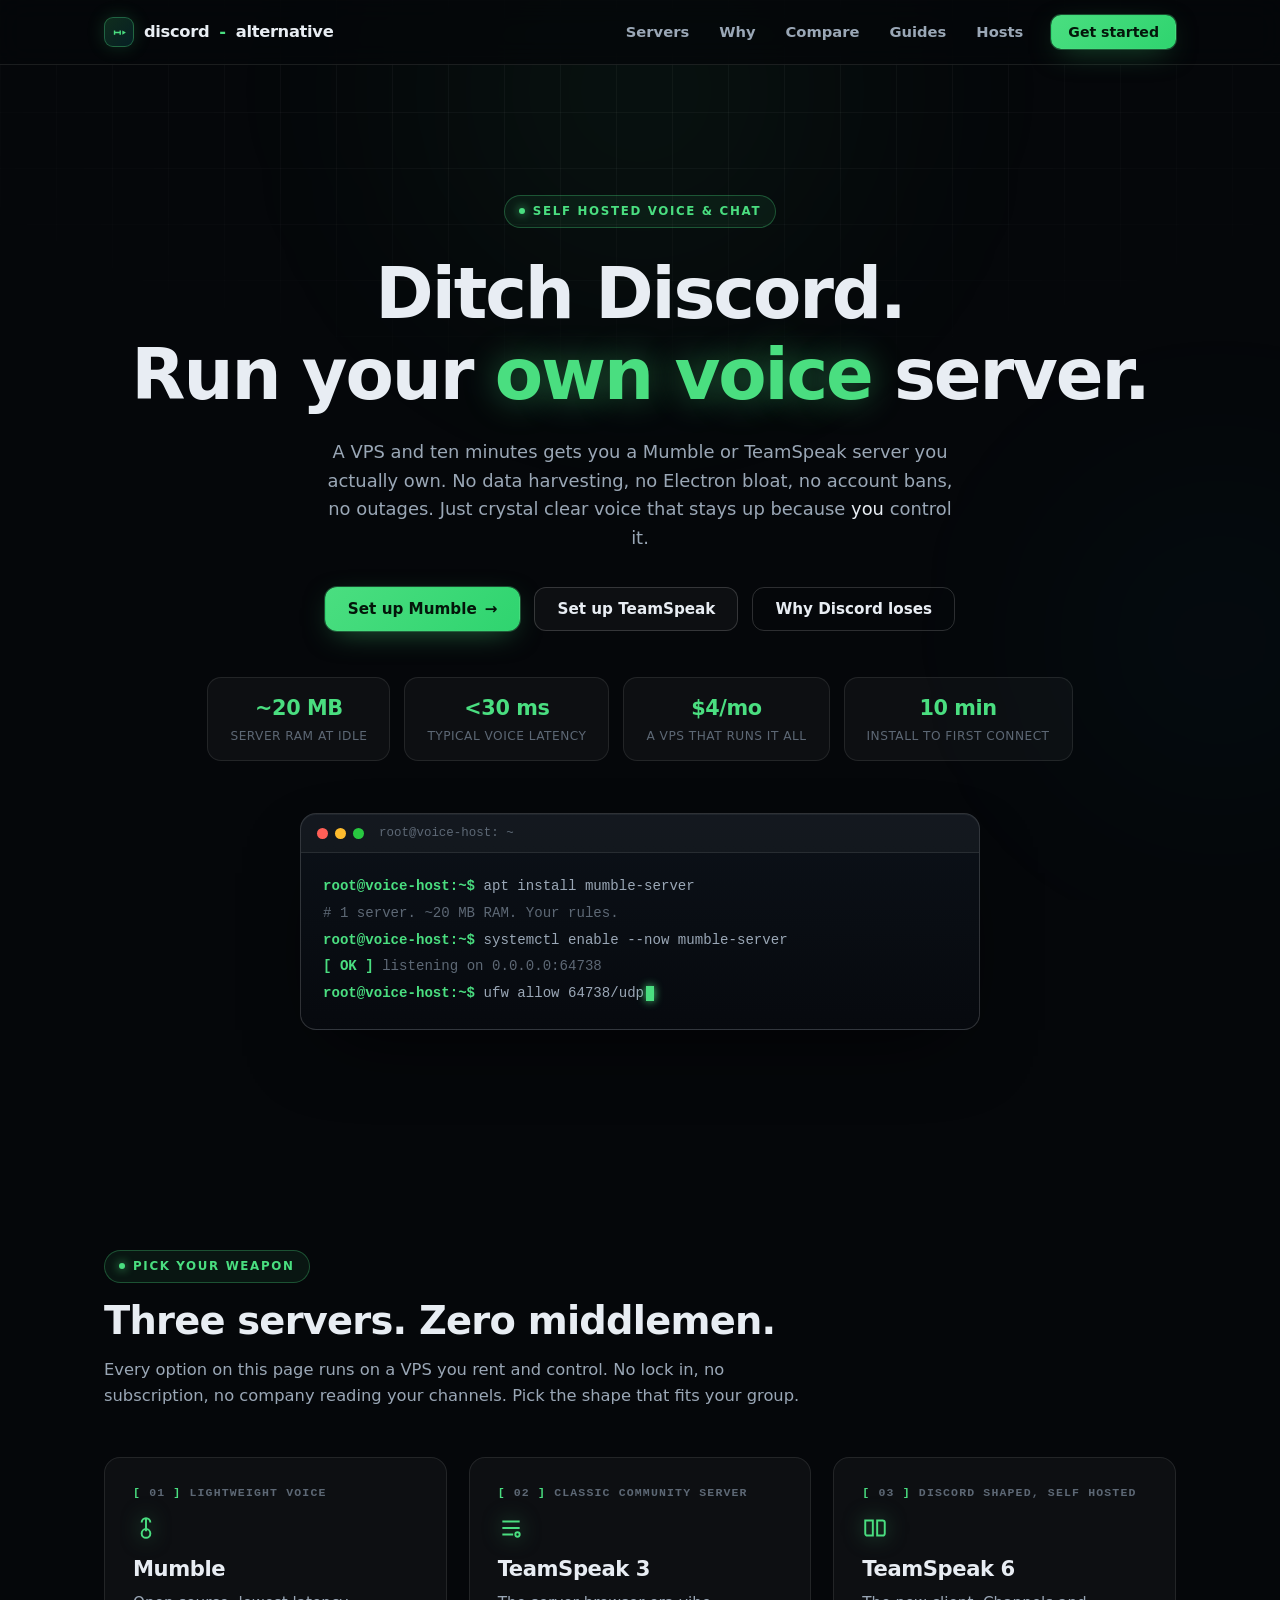
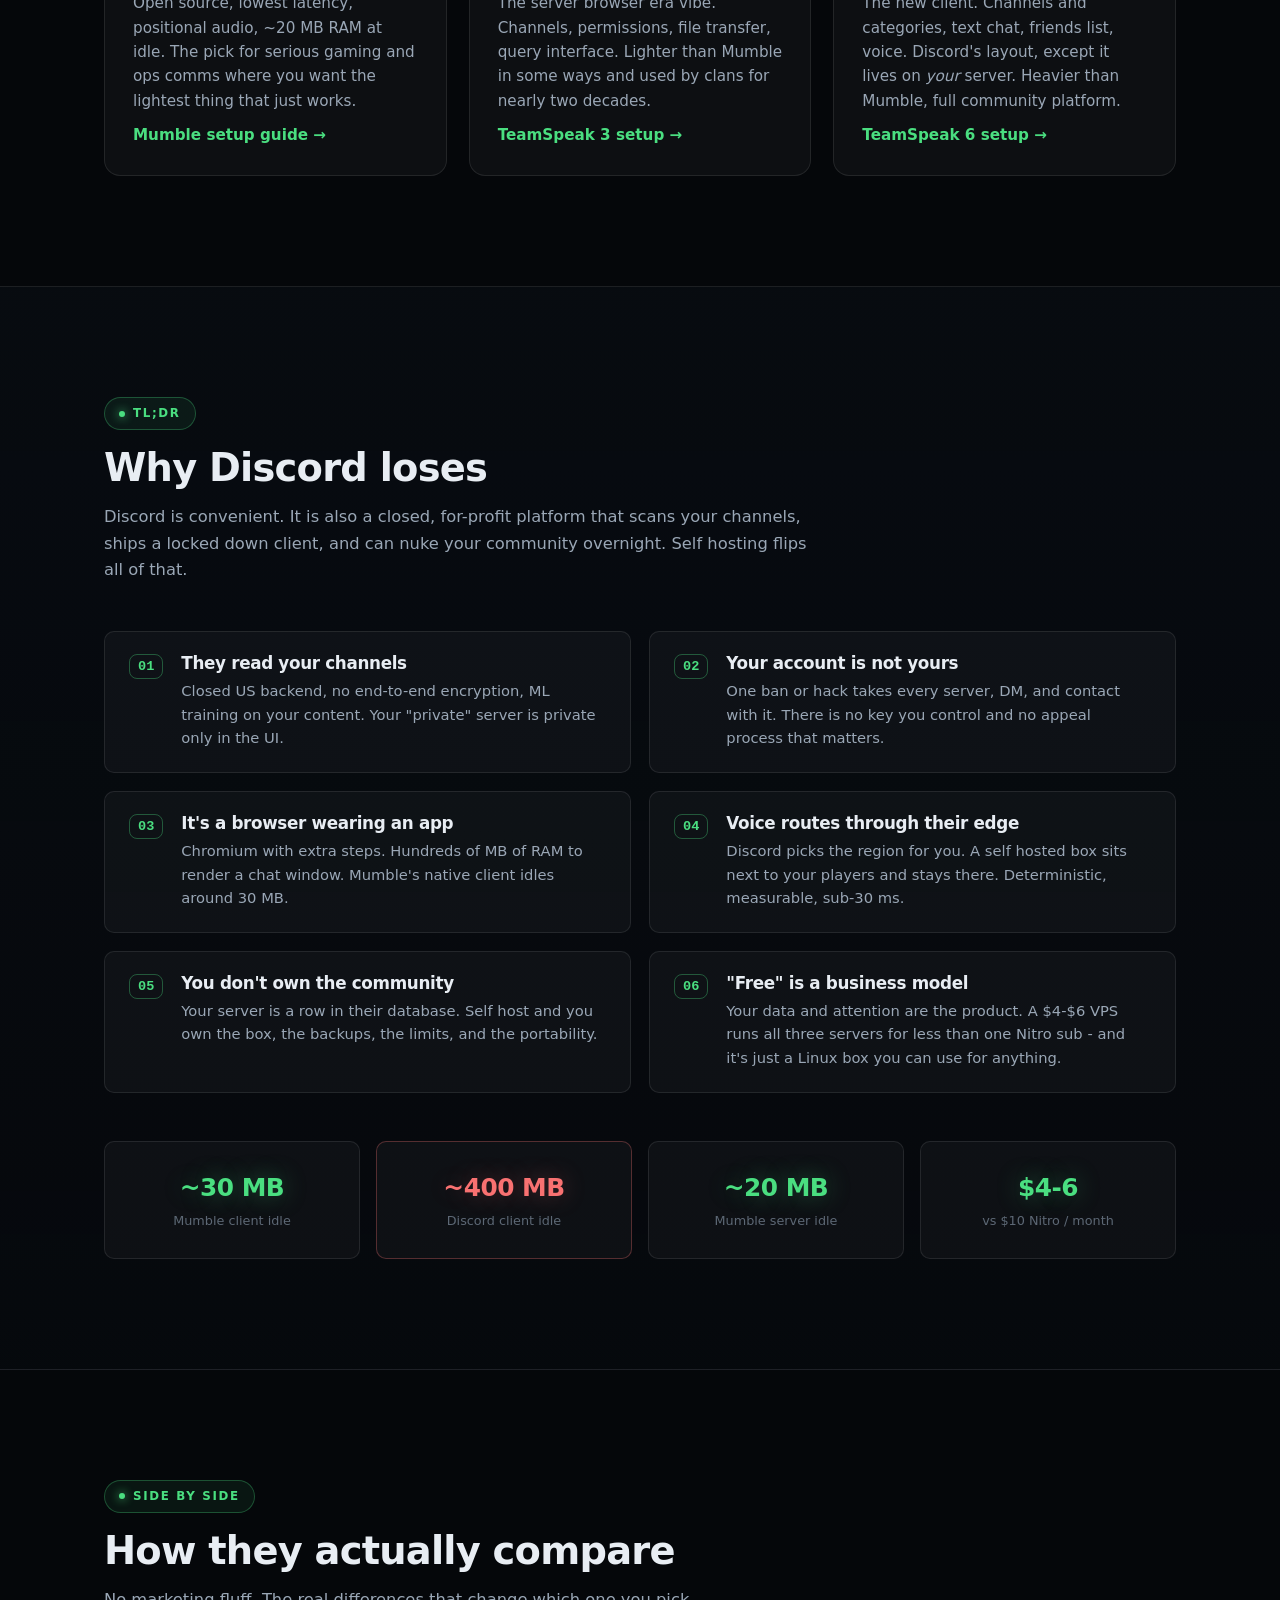
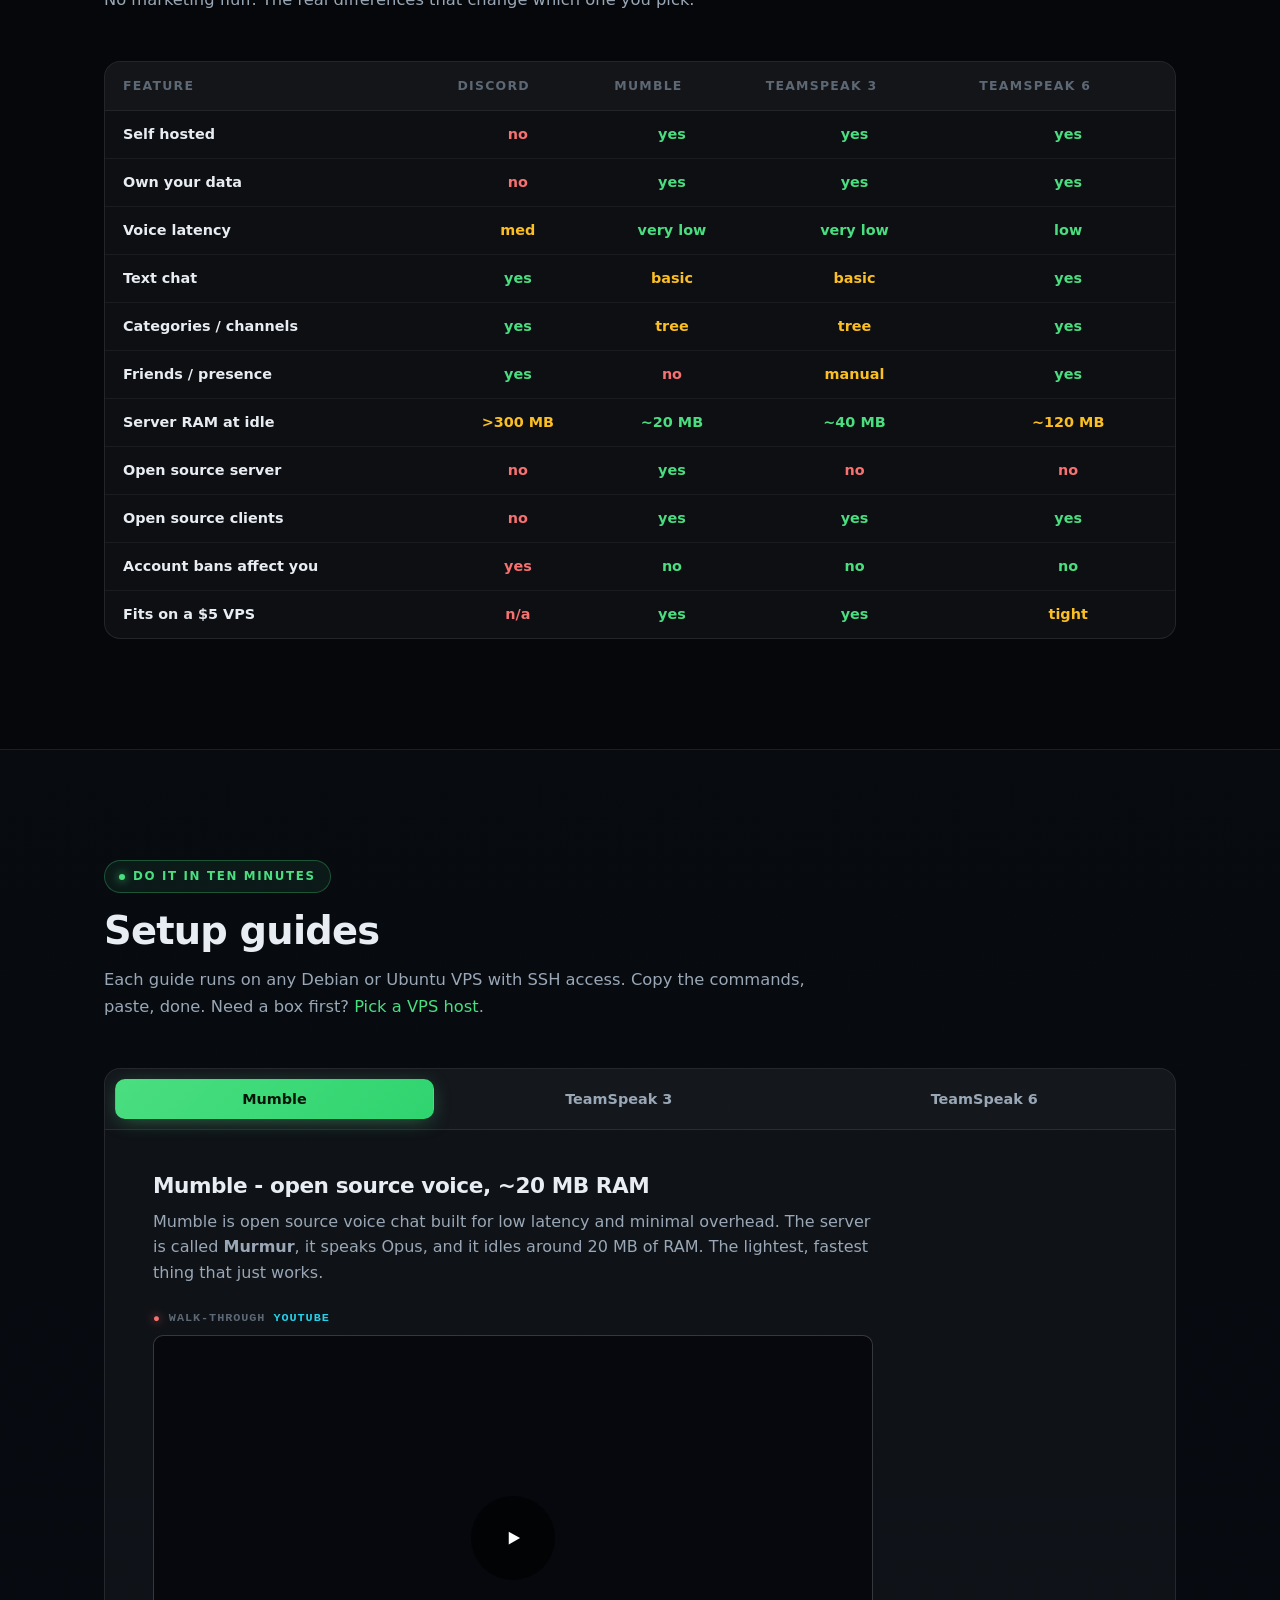
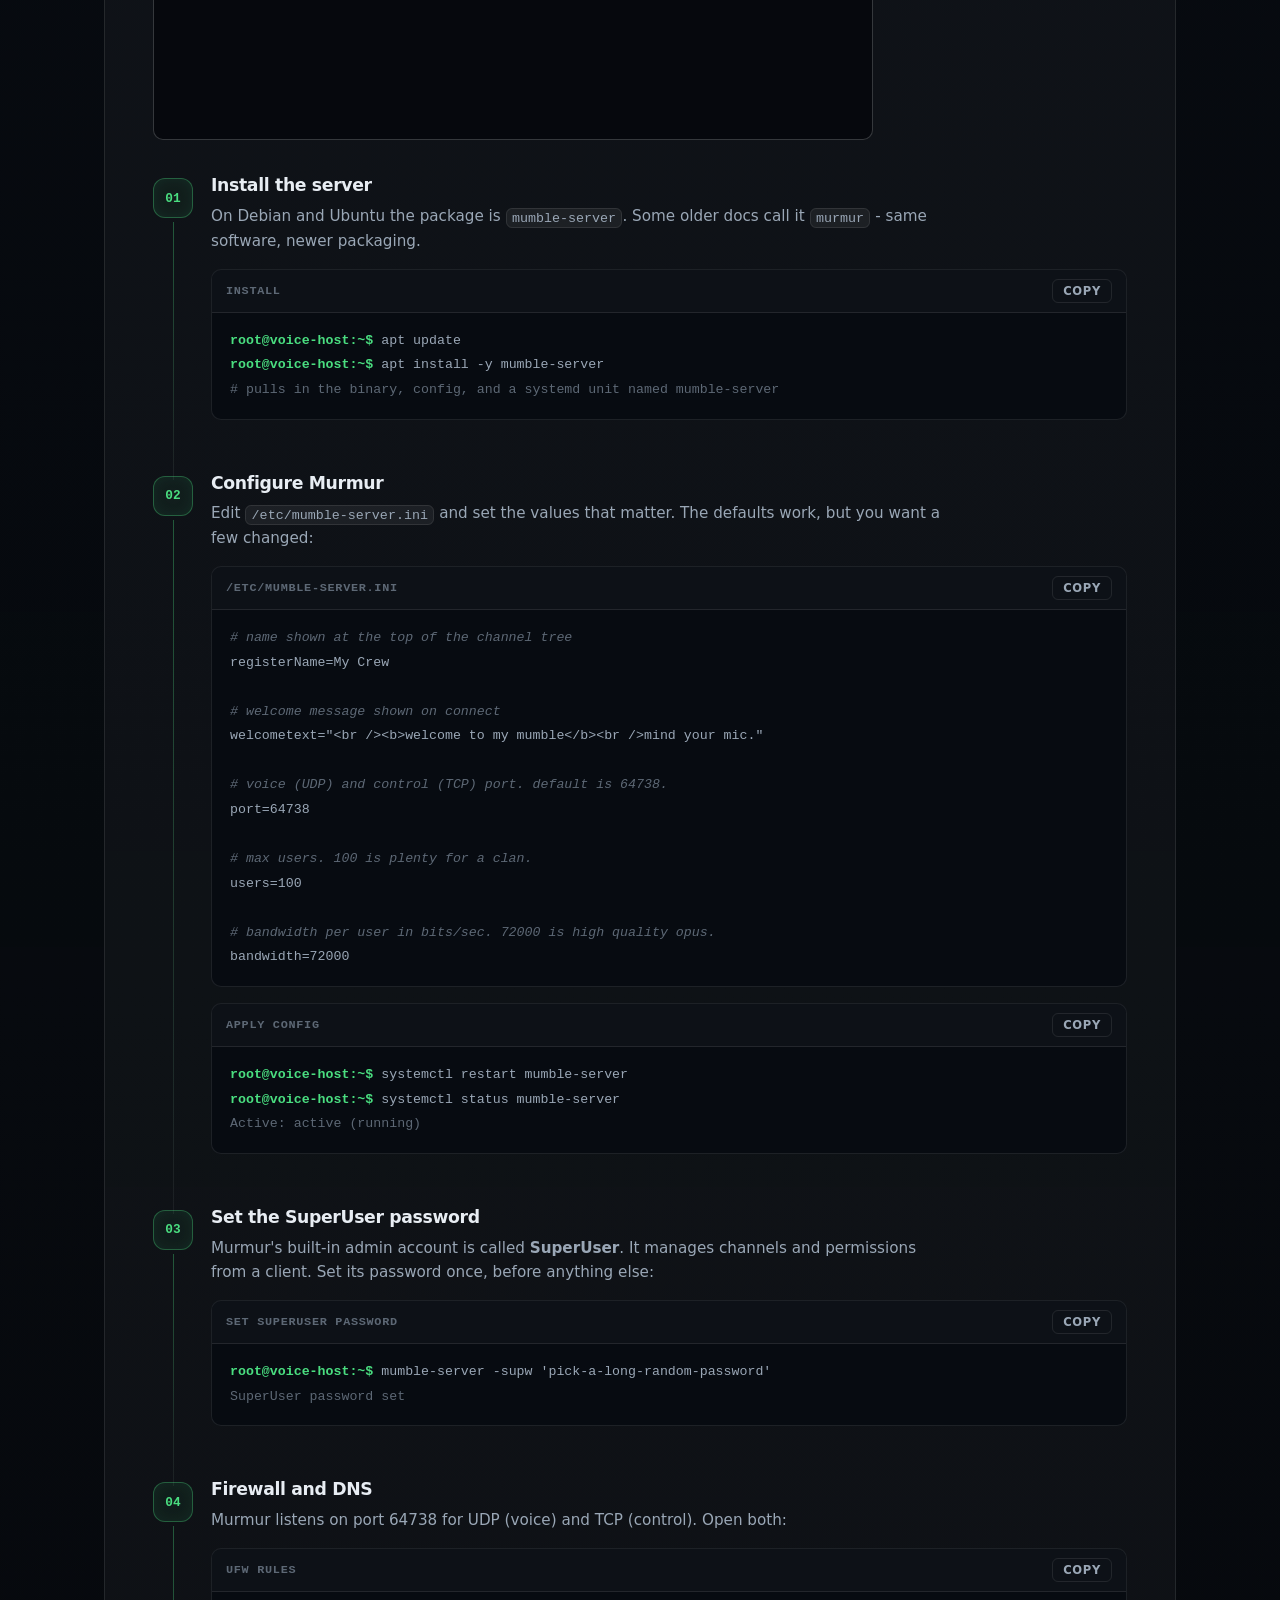
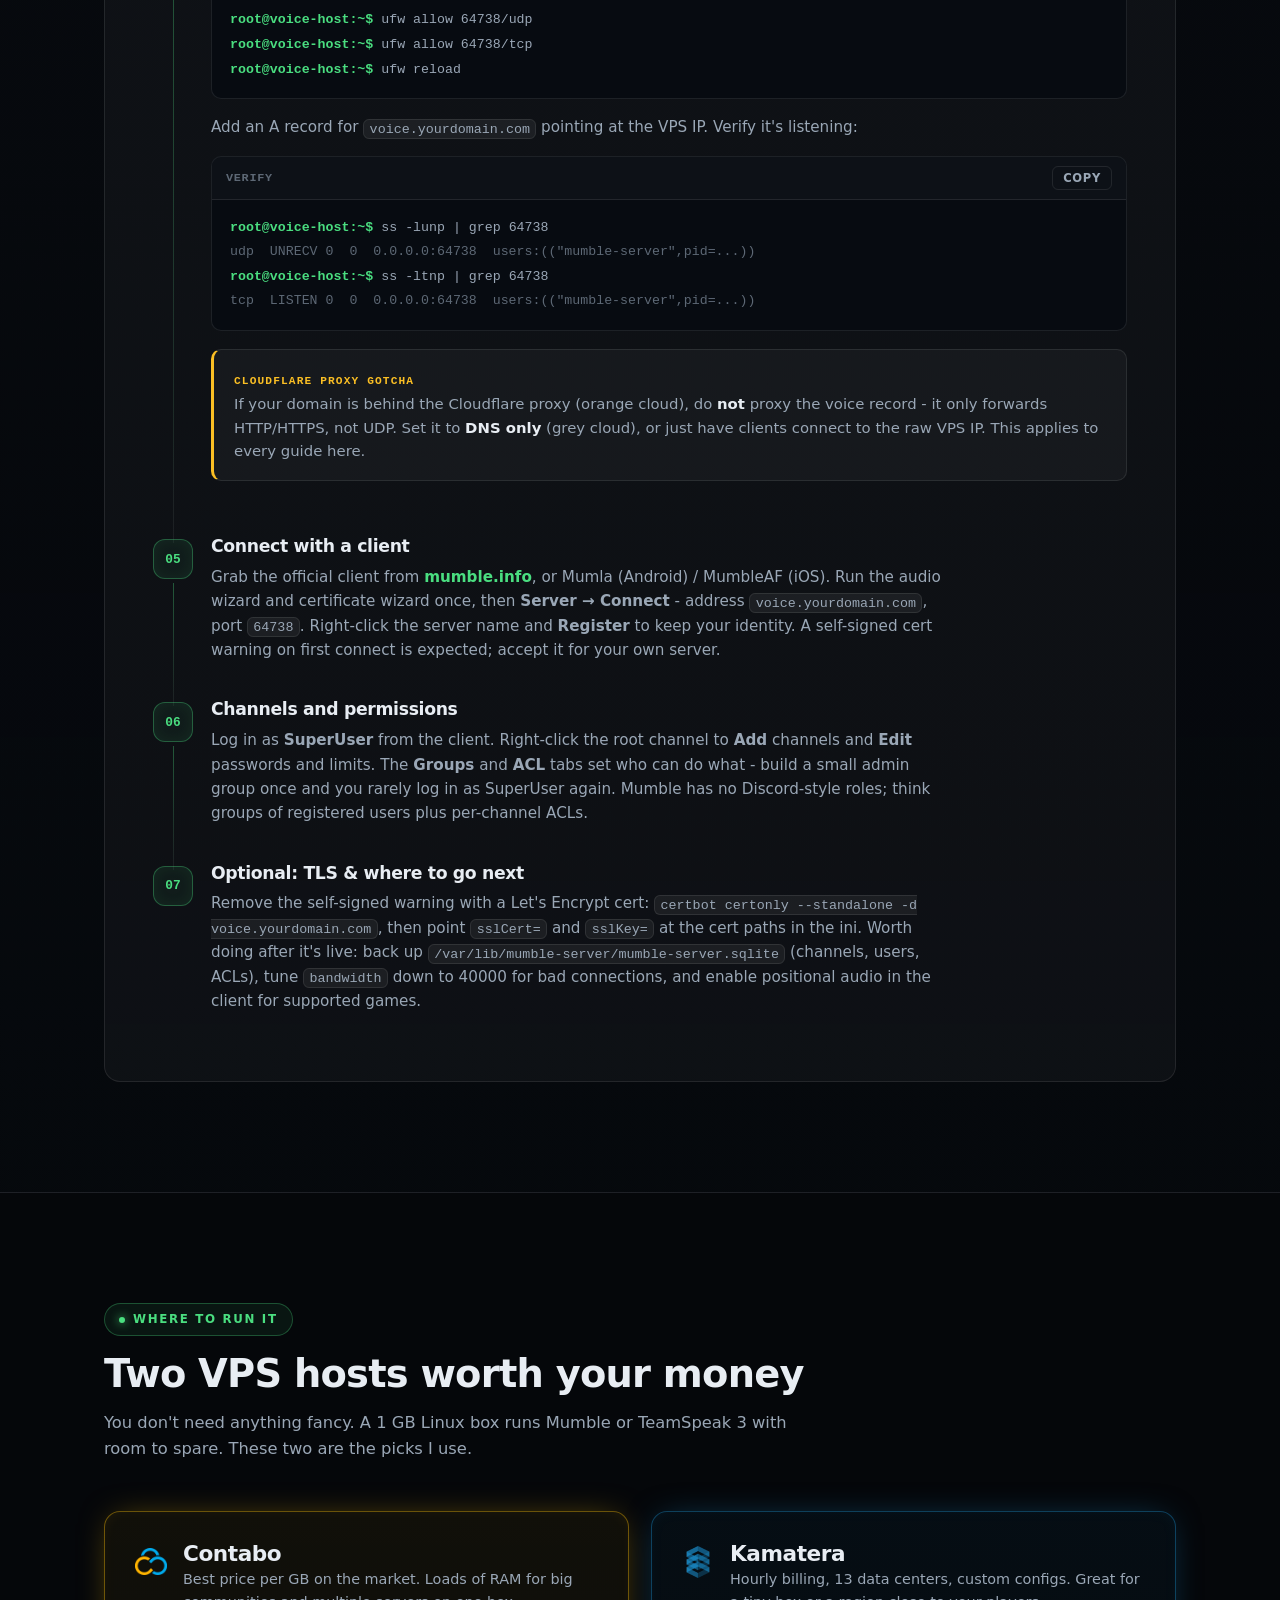
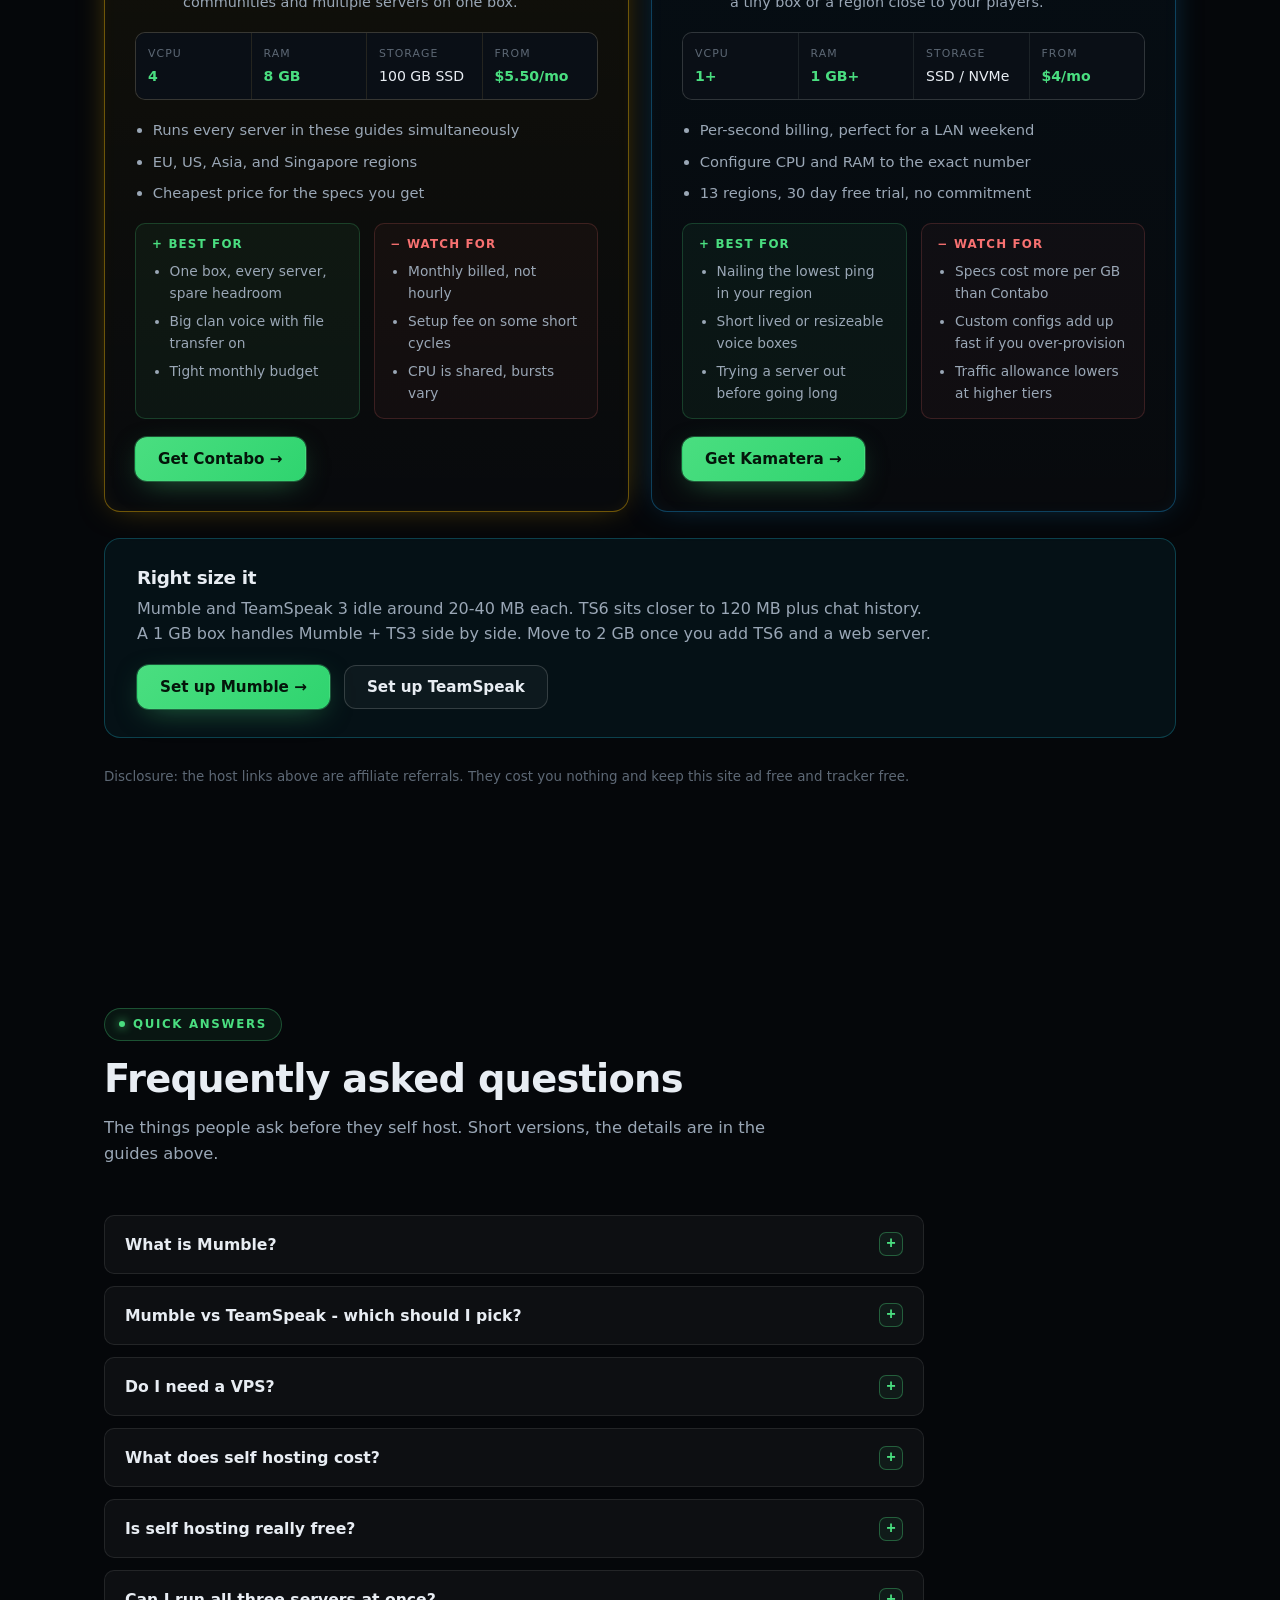
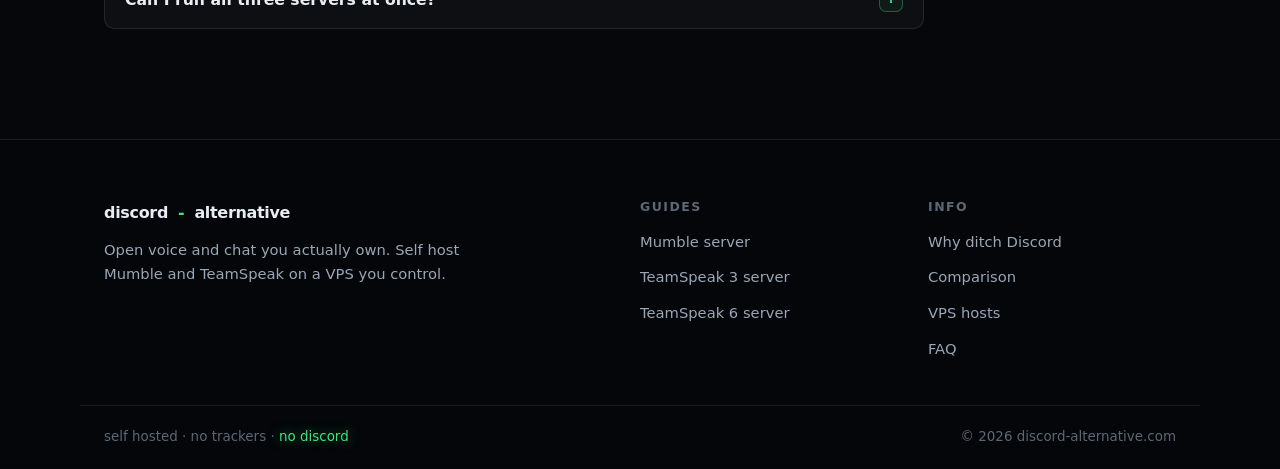
==== commit 64186393: "v2: Contabo price in USD (.50/mo), short README screenshot" ====
--- a/index.html
+++ b/index.html
@@ -617,7 +617,7 @@
           <div><span class="k">vCPU</span><span class="v"><b>4</b></span></div>
           <div><span class="k">RAM</span><span class="v"><b>8 GB</b></span></div>
           <div><span class="k">Storage</span><span class="v">100 GB SSD</span></div>
-          <div><span class="k">From</span><span class="v"><b>&euro;5.50/mo</b></span></div>
+          <div><span class="k">From</span><span class="v"><b>$5.50/mo</b></span></div>
         </div>
         <ul>
           <li>Runs every server in these guides simultaneously</li>
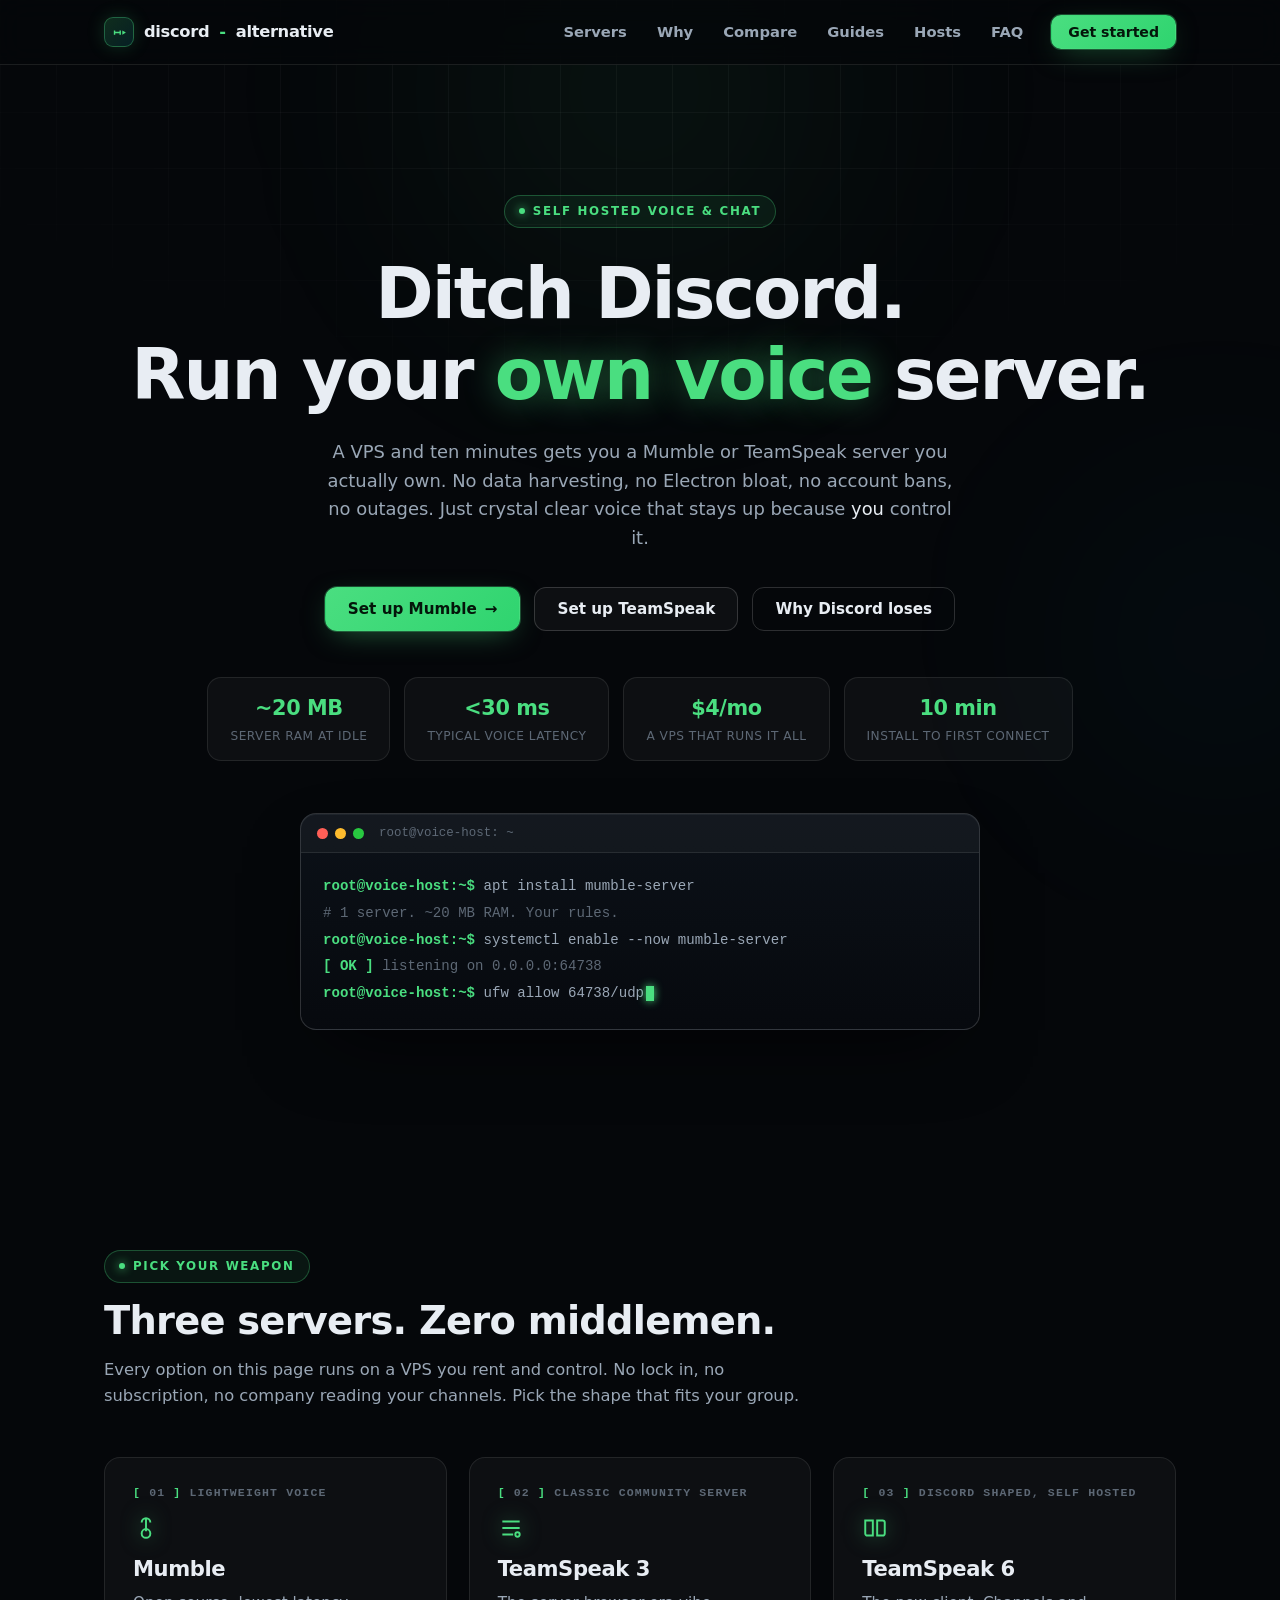
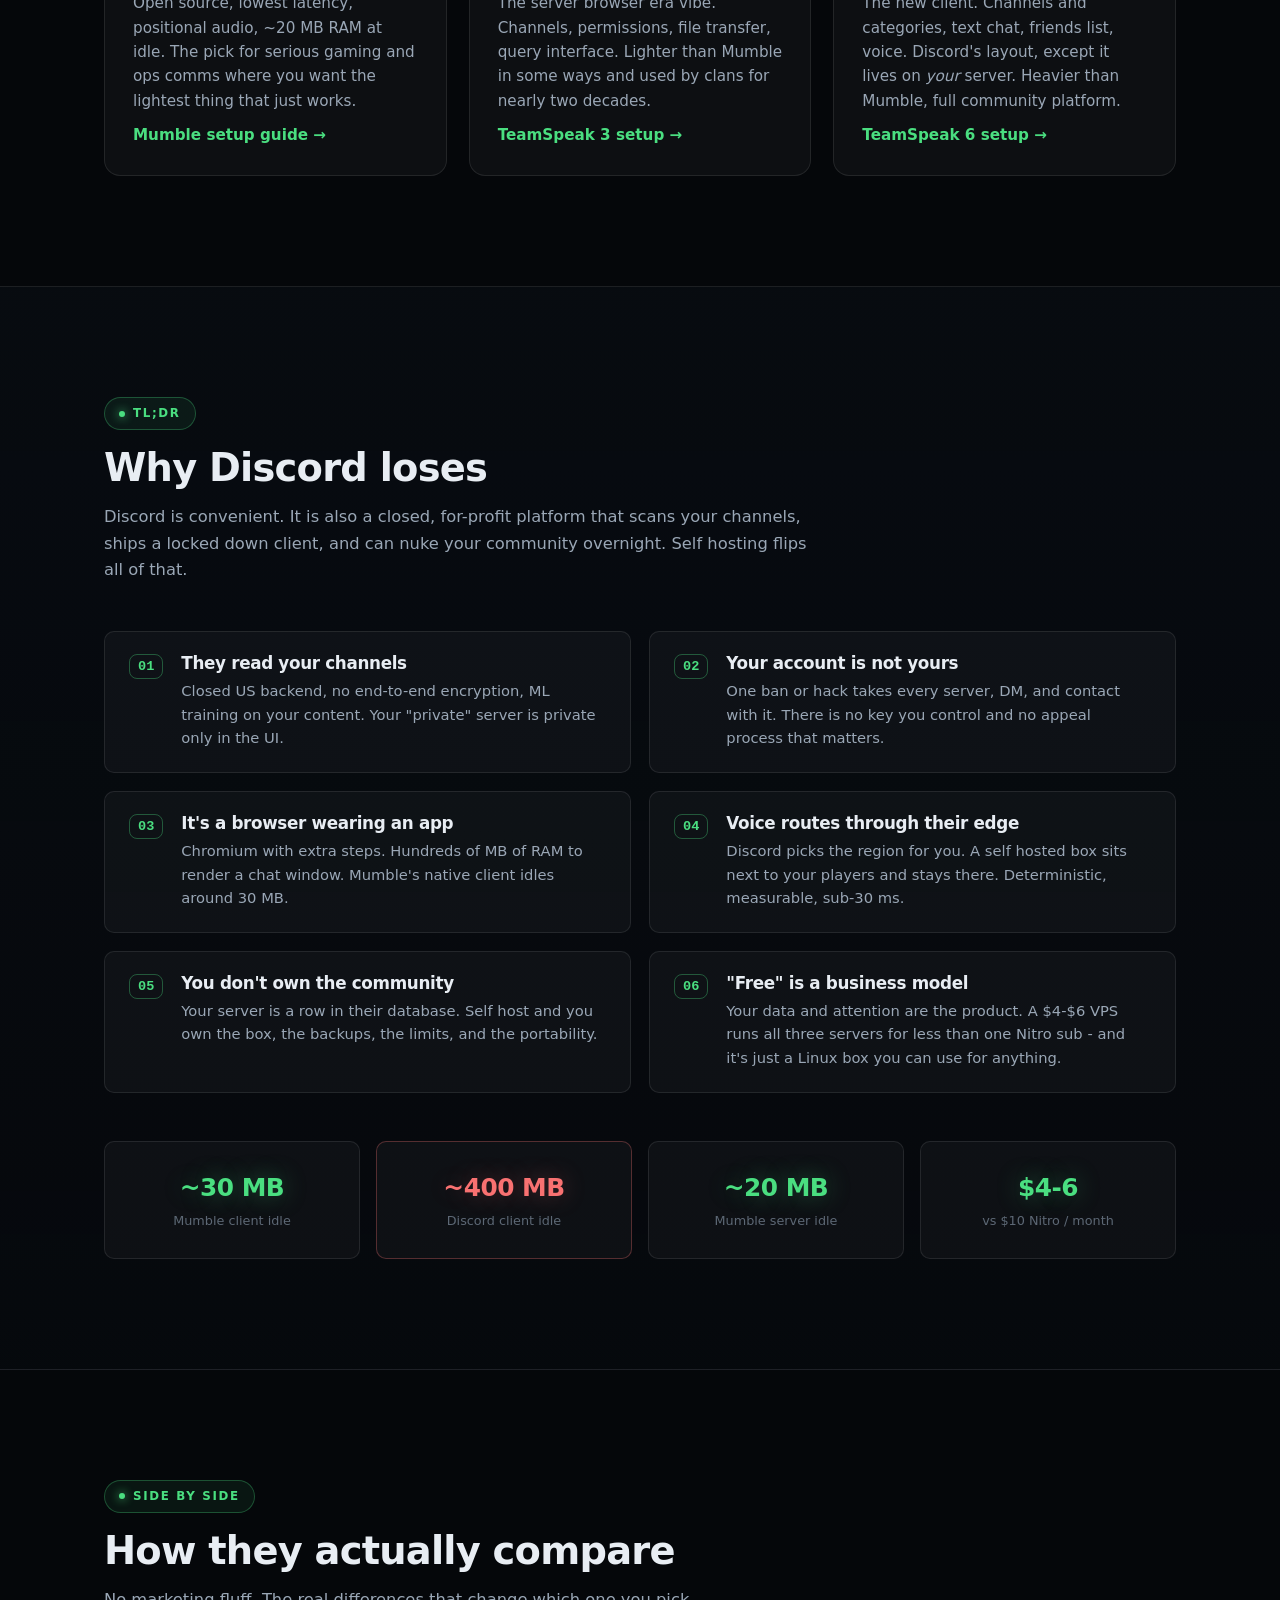
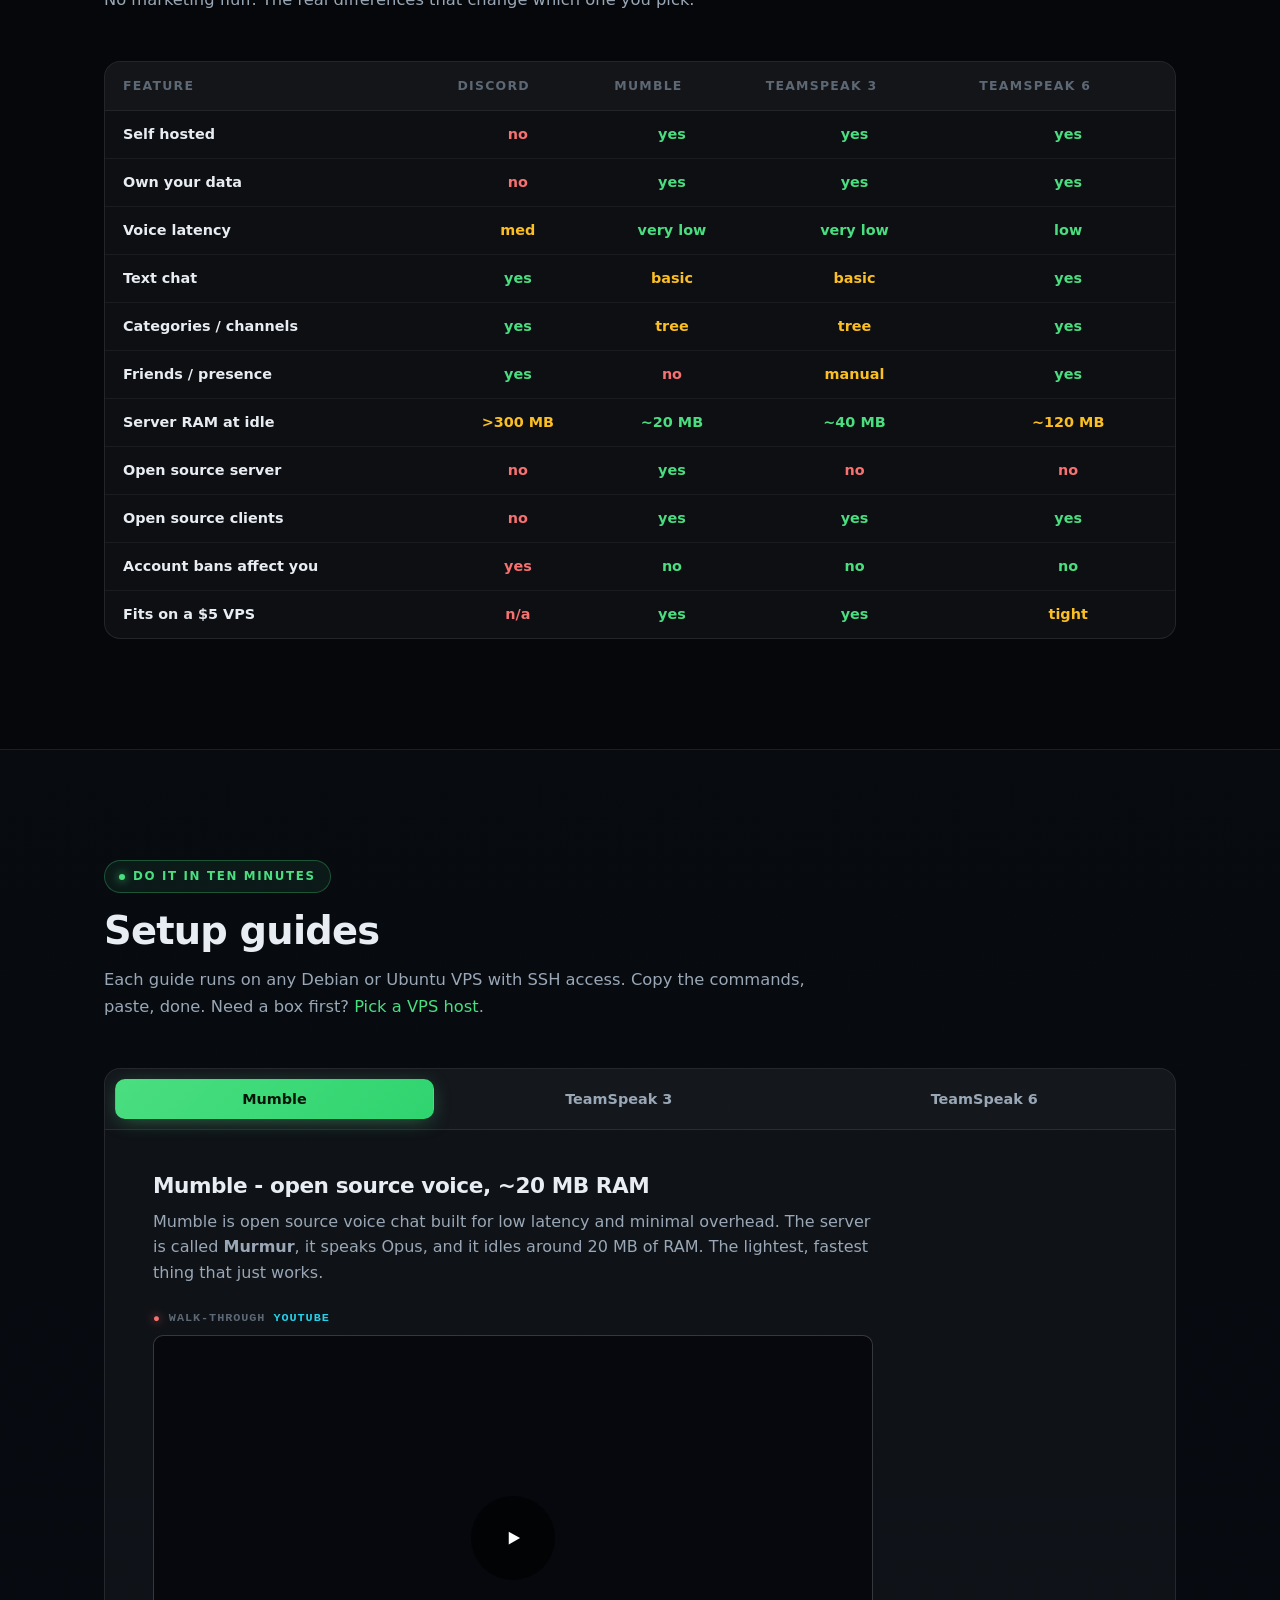
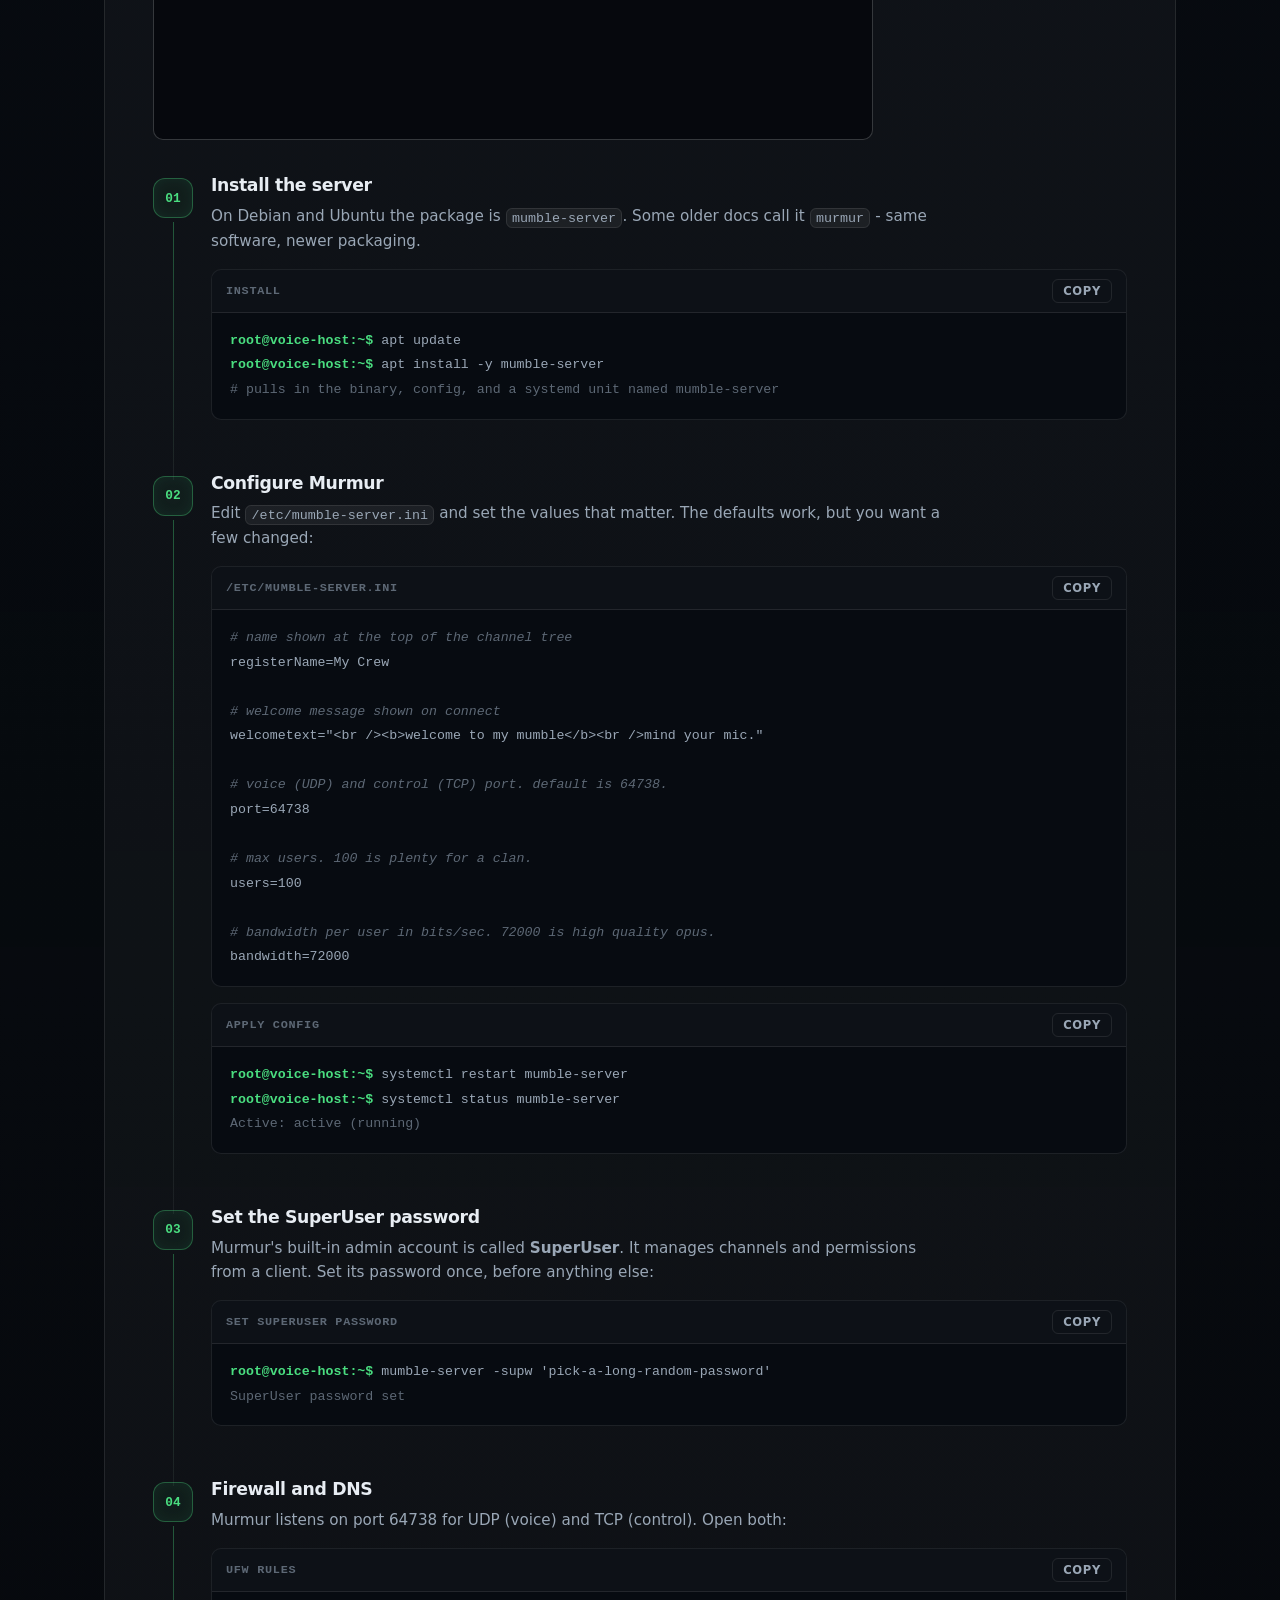
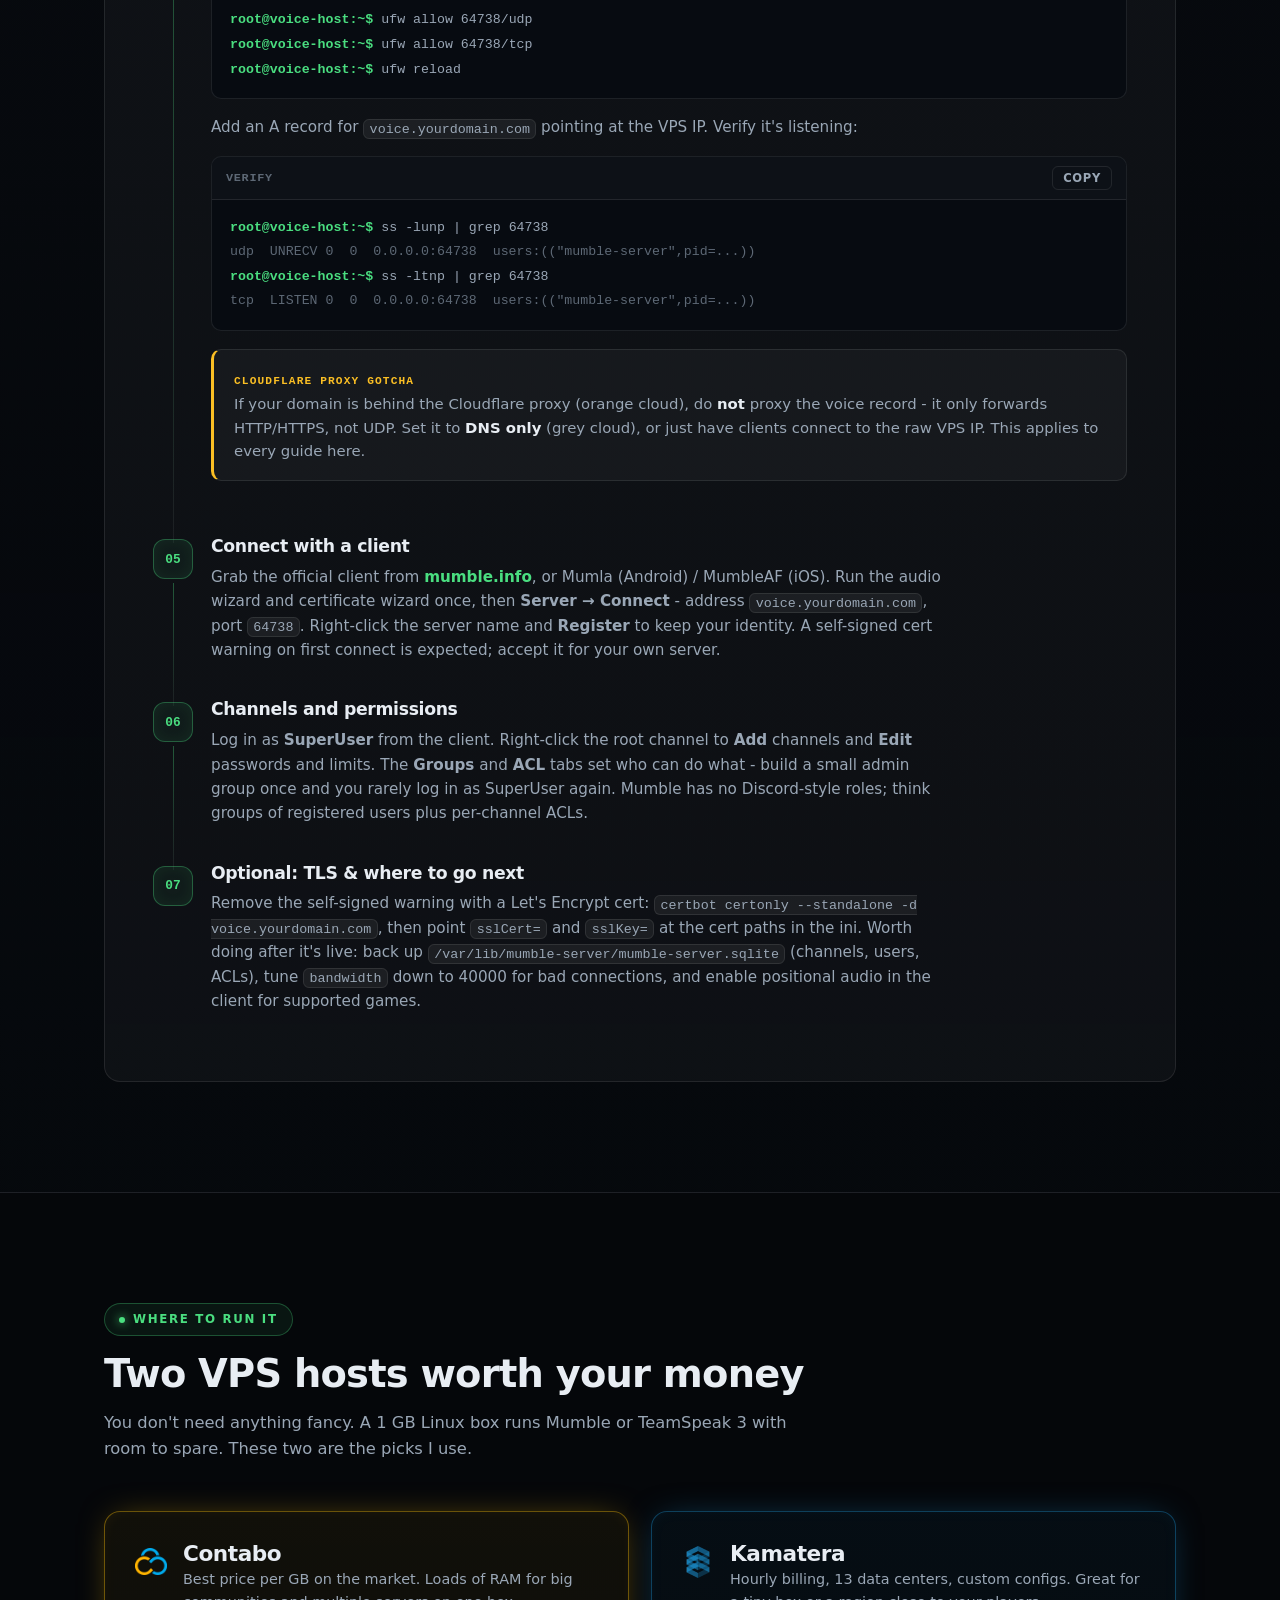
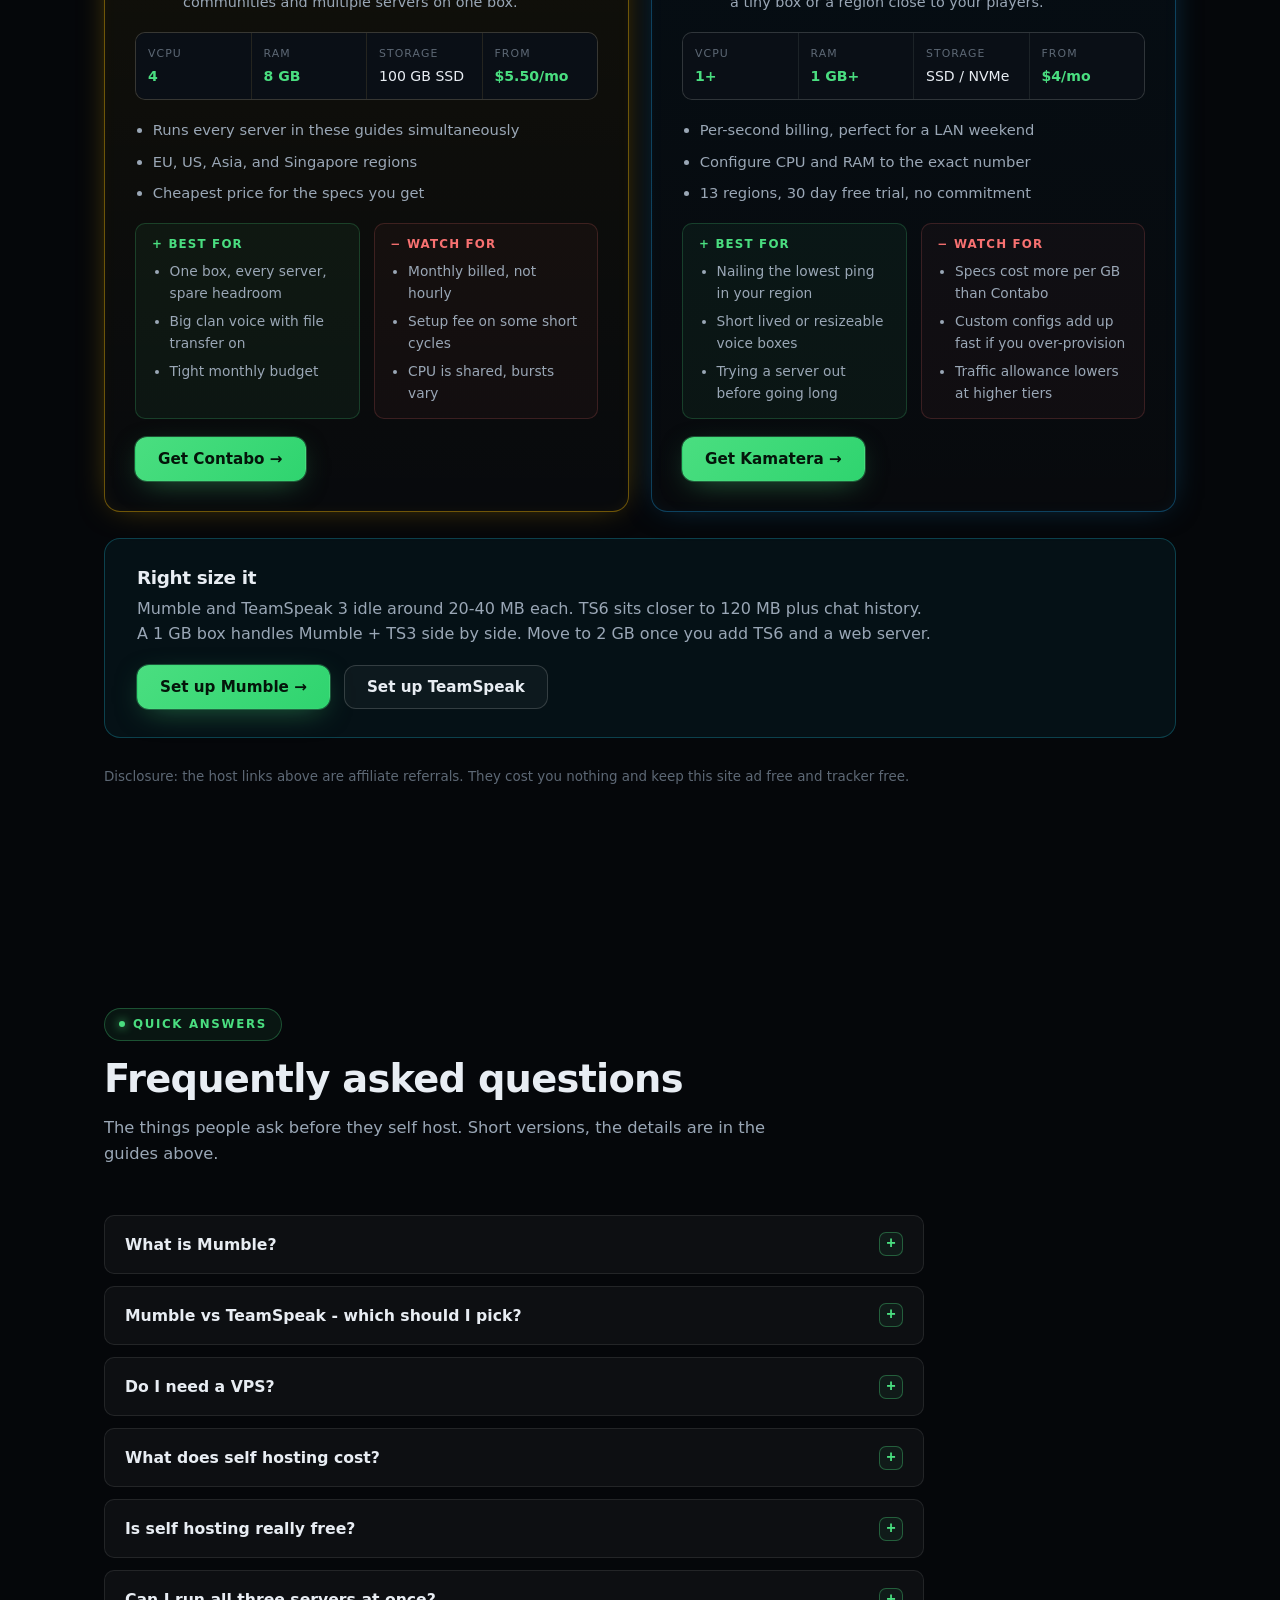
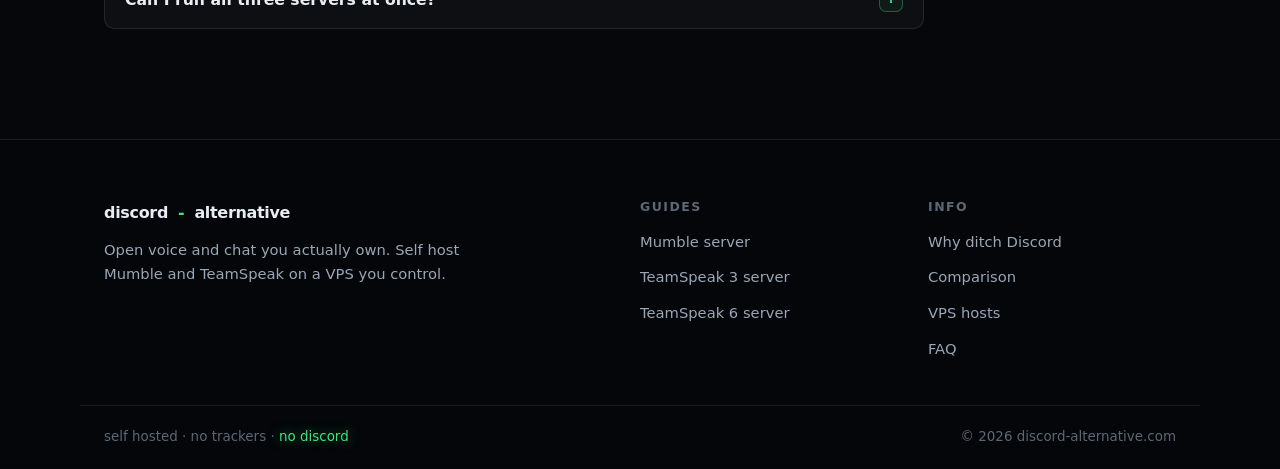
==== commit d01016ce: "v2: add FAQ to nav bar" ====
--- a/index.html
+++ b/index.html
@@ -59,6 +59,7 @@
       <li><a href="#compare">Compare</a></li>
       <li><a href="#guides">Guides</a></li>
       <li><a href="#hosts">Hosts</a></li>
+      <li><a href="#faq">FAQ</a></li>
       <li class="nav-cta"><a class="btn btn-primary btn-sm" href="#guides">Get started</a></li>
     </ul>
   </nav>
